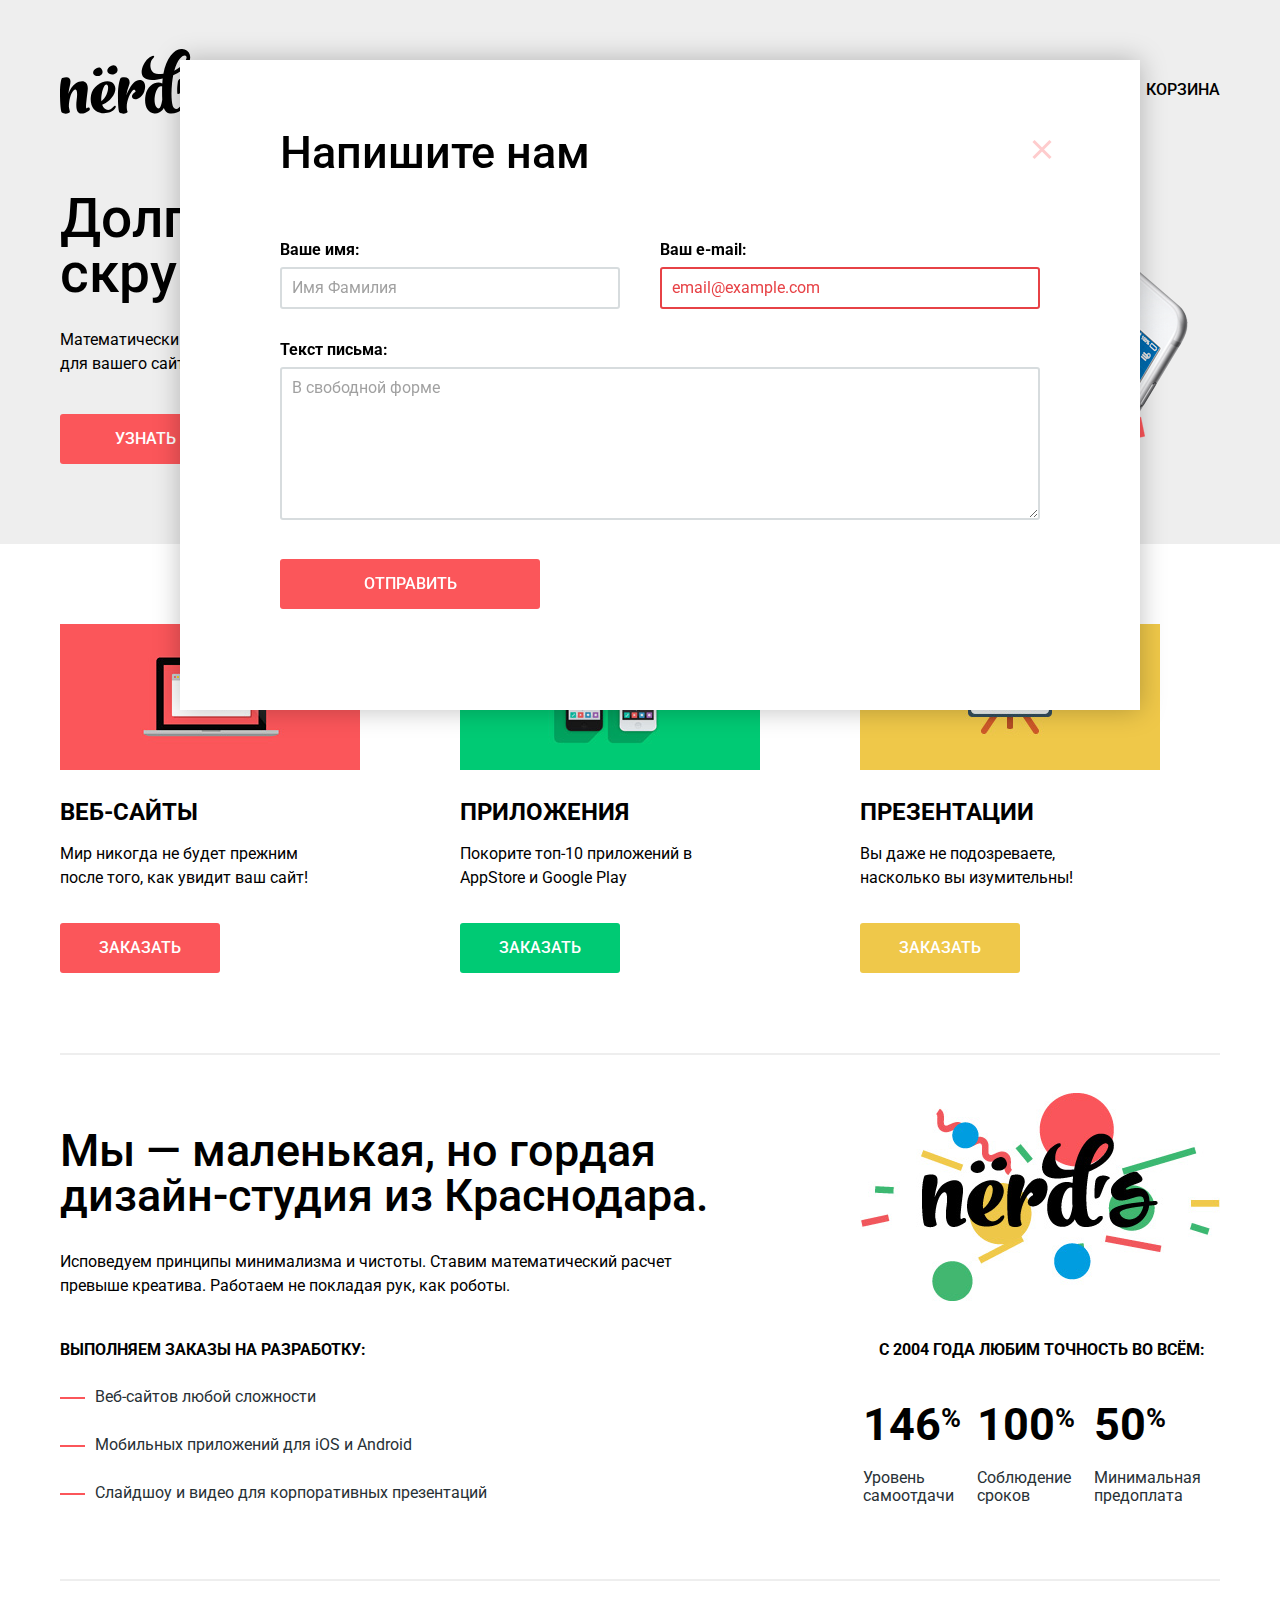
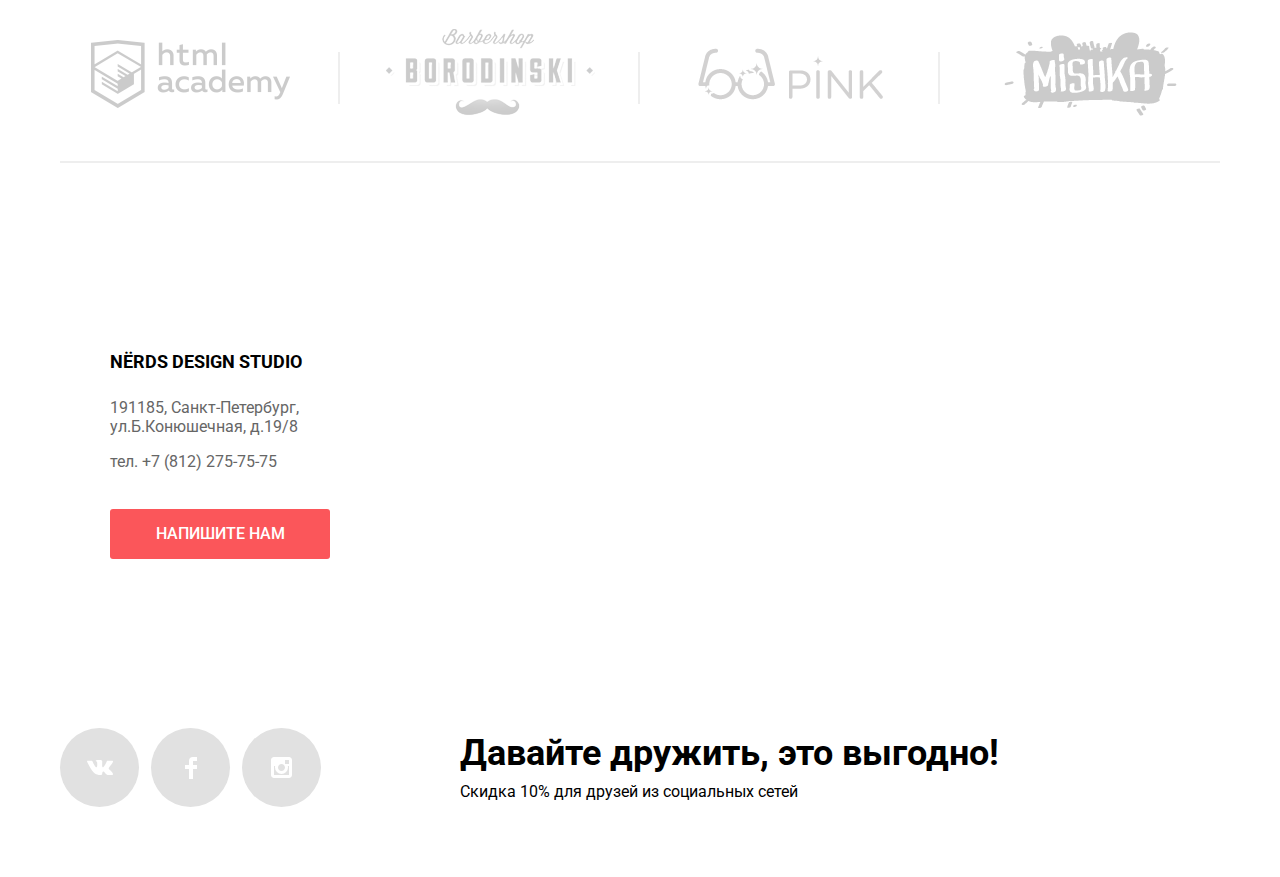
==== index.html @ b90c26fe "Правки по замечаниям наставника" ====
<!DOCTYPE html>
<html lang="ru">
  <head>
    <meta charset="utf-8">
    <title>Веб-студия "Нёрдс" - долго, дорого, скурпулезно.</title>
    <link href="css/normalize.css" rel="stylesheet">
    <link href="css/style.css" rel="stylesheet">
    <link href="https://fonts.googleapis.com/css?family=Roboto:400,500,700&amp;subset=cyrillic" rel="stylesheet">
  </head>
  <body>
	
	<header class="site-header">
		<div class="container">
			<nav class="main-navigation">
				
				<a class="site-logo" href="#"><img src="img/img-general/nerds-logo.svg" alt="Веб-студия Нёрдс" width="160" height="65"></a>
				
				<ul class="header-navigation">
					<li><a class="current-nav" href="index.html">Студия</a></li>
					<li><a href="#">Клиенты</a></li>
					<li><a href="catalog.html">Магазин</a></li>
					<li><a href="#">Контакты</a></li>
				</ul>
				<ul class="basket">
						<li><a href="#">Корзина</a></li>
				</ul>
			</nav>
		</div>
	</header>

	<main class="homepage-content">
		
		<section class="homepage-slider">
		<h1 class="visually-hidden">Веб-студия Нёрдс. Долго, дорого, скурпулезно.</h1>
			<div class="container">
				<div class="homepage-slider-nav">
					<i class="active"></i>
					<i></i>
					<i></i>
				</div>
				<ul class="slider-list">
					<li class="homepage-slider-item">
						<h3>Долго, дорого, скрупулезно.</h3>
						<p>Математически выверенный дизайн <br> для вашего сайта или мобильного приложения</p>
						<a class="homepage-slider-button" href="#">Узнать больше</a>
					</li>
					
					<li class="homepage-slider-item">
						<h3>Любим математику как никто другой</h3>
						<p>Никакого креатива, только математические формулы для расчета идеальных пропорций</p>
						<a class="homepage-slider-button" href="#">Узнать больше</a>
					</li>
					
					<li class="homepage-slider-item">
						<h3>Только ночь, только хардкор</h3>
						<p>Работать днём, как все? Мы против этого.<br> Ближе к полуночи работа только начинается.</p>
						<a class="homepage-slider-button" href="#">Узнать больше</a>
					</li>
				</ul>
			</div>
		</section>
			
			<div class="container">
			<section class="our-services">
				
				<h2 class="visually-hidden">Наши услуги</h2>
				
				<ul class="our-services-inner">
					<li class="our-services-item web-sites">
						<img src="img/img-homepage/websites.jpg" alt="Мы делаем веб-сайты" width="300" height="146">
						<h3>Веб-сайты</h3>
						<p>Мир никогда не будет прежним после того, как увидит ваш сайт!</p>
						<a class="button" href="#">Заказать</a>
					</li>

					<li class="our-services-item apps">
						<img src="img/img-homepage/utilites.jpg" alt="Мы делаем приложения" width="300" height="146">
						<h3>Приложения</h3>
						<p>Покорите топ-10 приложений в AppStore и Google Play</p>
						<a class="button" href="#">Заказать</a>
					</li>

					<li class="our-services-item presentation">
						<img src="img/img-homepage/presentation.jpg" alt="Мы делаем презентации" width="300" height="146">
						<h3>Презентации</h3>
						<p>Вы даже не подозреваете, насколько вы изумительны!</p>
						<a class="button" href="#">Заказать</a>
					</li>
				</ul>

			
			</section>
			<section class="our-studio">
				<h2 class="visually-hidden">Подробнее о нашей веб-студии</h2>
				<div class="our-studio-description">
					<span>Мы — маленькая, но гордая дизайн-студия из Краснодара.</span>
					<p>Исповедуем принципы минимализма и чистоты. Ставим математический расчет превыше креатива. Работаем не покладая рук, как роботы.</p>
					<h3>Выполняем заказы на разработку:</h3>
					<ul class="we-development">
						<li>Веб-сайтов любой сложности</li>
						<li>Мобильных приложений для iOS и Android</li>
						<li>Слайдшоу и видео для корпоративных презентаций</li>
					</ul>
				</div>
				<div class="our-studio-promo">

					<img src="img/img-homepage/nerds-illustration.png" alt="promo-image" class="promo-image" width="360" height="208">			
					
					<table class="our-studio-number">
						
						<caption>С 2004 года любим точность во всём:</caption>
						<thead>
							<tr>
								<th>146<sup>%</sup></th>
								<th>100<sup>%</sup></th>
								<th>50<sup>%</sup></th>
							</tr>
						</thead>
						<tbody>
							<tr>
								<td>Уровень самоотдачи</td>
								<td>Соблюдение сроков</td>
								<td>Минимальная предоплата</td>
							</tr>
						</tbody>
					</table>
				
				</div>
			</section>

			<section class="our-partners">
				
				<h2 class="visually-hidden">Наши партнеры</h2>
				<ul class="our-partners-inner">
				<li><a href="#" aria-label="Ссылка на партнера - htmlacademy"><img src="img/img-homepage/logo-htmlacademy.png" alt="Партнер - htmlacademy" width="199" height="68"></a></li>
				<li><a href="#" aria-label="Ссылка на партнера - borodinski"><img src="img/img-homepage/logo-borodinski.png" alt="Партнер - borodinski" width="209" height="90"></a></li>
				<li><a href="#" aria-label="Ссылка на партнера - pink"><img src="img/img-homepage/logo-pink.png" alt="Партнер - pink" width="185" height="52"></a></li>
				<li><a href="#" aria-label="Ссылка на партнера - mishka"><img src="img/img-homepage/logo-mishka.png" alt="Партнер - mishka" width="173" height="84"></a></li>
				</ul>
					
			</section>
			
		</div>	
	</main>
	
	<footer class="site-footer">
			<section class="site-footer-map">

				<h2 class="visually-hidden">Наши контакты</h2>
				
				<div class="site-footer-map-contacts">

					<div class="our-contacts-block">
					<p class="strong">NЁRDS DESIGN STUDIO</p>
					<p class="faint">191185, Санкт-Петербург, ул.Б.Конюшечная, д.19/8</p>
					<p class="faint">тел. +7 (812) 275-75-75</p>
					<button class="site-footer-map-button">Напишите нам</button>
					</div>
				</div>
				
				<iframe src="https://www.google.com/maps/embed?pb=!1m18!1m12!1m3!1d1998.6037872533207!2d30.320858716285002!3d59.938716481876256!2m3!1f0!2f0!3f0!3m2!1i1024!2i768!4f13.1!3m3!1m2!1s0x4696310fca145cc1%3A0x42b32648d8238007!2z0JHQvtC70YzRiNCw0Y8g0JrQvtC90Y7RiNC10L3QvdCw0Y8g0YPQuy4sIDE5LzgsINCh0LDQvdC60YIt0J_QtdGC0LXRgNCx0YPRgNCzLCAxOTExODY!5e0!3m2!1sru!2sru!4v1550573865197" width="1200" height="414" frameborder="0" style="border:0" allowfullscreen=""></iframe>


			</section>



			<div class="container footer-contacts">
			<section class="social-icons">
				<h2 class="visually-hidden">Мы в социальных сетях</h2>
				<ul class="social-icons-container">
					<li class="social-icon-item sc-vk">
					<a href="#" title="Страница студии Нёрдс вконтакте"></a>
					</li>
					<li class="social-icon-item sc-fb">
					<a href="#" title="Страница студии Нёрдс на фейсбуке"></a>
					</li>
					<li class="social-icon-item sc-insta">
					<a href="#" title="Старница студии Нёрдс в инстаграмме"></a>
					</li>
				</ul>

			</section>
			<section class="site-footer-action">
				<h2 class="visually-hidden">Скидки для друзей</h2>
				<span>Давайте дружить, это выгодно!</span>
				<p>Скидка 10% для друзей из социальных сетей</p>
			</section>	
		</div>
		
		<section class="form-write-us">
			<h2>Напишите нам</h2>
				<form action="#" method="post">
					<p class="user-name">
						<label for="user-name">Ваше имя:</label>
						<input id="user-name" type="text" name="username" placeholder="Имя Фамилия">
					</p>
					<p class="email is-invalid">
						<label for="email">Ваш e-mail:</label>
						<input id="email" type="email" name="email-address" placeholder="email@example.com">
					</p>
					<p class="text-area">
						<label for="text-area">Текст письма:</label>
						<textarea id="text-area" name="text" placeholder="В свободной форме" rows="7"></textarea>
					</p>
					<p>
						<input type="submit" value="Отправить">
					</p>
					<button type="button" class="button-close" aria-label="Закрыть форму обратной связи">Закрыть форму обратной связи</button>
				</form>
		</section>


	</footer>
  

  </body>
</html>
---- css/style.css ----
@charset "UTF-8";

/* GLOBAL STYLES */

html { 
	box-sizing: border-box;
}

*, *::before, *::after { 
	box-sizing: inherit; 
}

body {
	margin: 0;
	padding: 0;
	font-family: 'Roboto', Arial, sans-serif;
	font-size: 16px;
	line-height: 24px;
	font-weight: 400;
}

img {
	max-width: 100%;
	height: auto;
}

a {
	text-decoration: none;
}

h1 {
	font-size: 30px;
}

.container {
	width: 1200px;
	padding: 0 20px;
	margin: 0 auto;
}

.visually-hidden {
	position: absolute; 
	width: 1px; /*Не 0, потому что 0 - это по сути display:none;*/
	height: 1px;
	margin: -1px; /*компенсирует на всякий случай этот 1px)*/
	border: none;
	padding: 0;
	clip: rect(0 0 0 0);
	overflow: hidden;
}

.dispnone {
	display: none !important;
}


/* ШАПКА САЙТА */


.site-header {
	background-color: #eeeeee;
}

.main-navigation {
	display: flex;
	flex-wrap: wrap;
	justify-content: space-between;
	padding-top: 49px;
}

.site-logo {
	width: 160px;
}

.site-logo:hover,
.site-logo:focus {
 opacity: 0.8;
}

.site-logo:active {
 opacity: 0.3;
}

.header-navigation {
	display: flex;
	width: 440px;
	justify-content: space-between;
    list-style-type: none;
    margin: 0;
    padding: 26px 0 0 0;
    
}

.header-navigation a {

	text-transform: uppercase;
	font-size: 16px;
	line-height: 30px;
	font-weight: 500;
	color: #000000;
}

.header-navigation a:hover,
.header-navigation a:focus {
	color: #fb565a;
}

.header-navigation a:active {
	color: rgba(0,0,0,0.3);
}

.current-nav {
	border-bottom: 2px solid #fb565a;
	padding: 0 0 10px 0;
}

.basket {
	display: flex;
	justify-content: flex-end;
	width: 160px;
	margin: 0;
	padding: 26px 0 0 0;
	list-style-type: none;
}

.basket a {
	font-size: 16px;
	line-height: 30px;
	font-weight: 500;
	text-transform: uppercase;
	color: #000000;
}

.basket a:hover,
.basket a:focus {
	color: #fb565a;
}

.basket a:active {
	color: rgba(0,0,0,0.3);
}

.basket a:before {
	content: url('../img/img-general/cart-icon.svg');
	padding-right: 25px;
	vertical-align: middle;
}

/* Слайдер - главная */

.homepage-slider {
	background-color: #eeeeee;
	position: relative;
}

.slider-list {
	margin: 0;
	padding: 0;
	list-style: none;
}

.homepage-slider-item {
	display: none;
	padding: 70px 0 80px 0;
}

.homepage-slider-item:nth-child(1) {
	display: block;
}

.homepage-slider-item:nth-child(1) {
	background-image: url('../img/img-homepage/slide1.png');
	background-repeat: no-repeat;
	background-position: 93% 10px;
}

.homepage-slider-item:nth-child(2) {
	background-image: url('../img/img-homepage/slide2.png');
	background-repeat: no-repeat;
	background-position: 100% 0;
}

.homepage-slider-item:nth-child(3) {
	background-image: url('../img/img-homepage/slide3.png');
	background-repeat: no-repeat;
	background-position: 100% 20px;
}

.homepage-slider-item h3 {
	max-width: 600px;
	margin: 0 0 27px 0;
	font-size: 55px;
	font-weight: 500;
	line-height: 55px;
}

.homepage-slider-item p {
	max-width: 430px;
    margin: 0 0 38px 0;
    line-height: 24px;
}

.homepage-slider-nav {
	position: absolute;
	left: 50%;
	bottom: 104px;
	z-index: 100;
	width: 160px;
	height: 18px;
	text-align: center;
	font-size: 0;
	transform: translateX(-50%);
}

.homepage-slider-nav i {
	position: relative;
    display: inline-block;
    width: 18px;
    height: 18px;
    padding: 8px;
    border-radius: 50%;
    cursor: pointer;
    box-sizing: content-box;
    vertical-align: top;
}

.homepage-slider-nav i::after {
  	content: "";
  	position: absolute;
	top: 8px;
 	left: 8px;
	z-index: 1;
	width: 18px;
  	height: 18px;
	background: #ffffff;
 	border-radius: 50%;
}

.homepage-slider-nav .active::before {
	content: "";
 	position: absolute;
	left: 50%;
	top: 50%;
	z-index: 2;
	width: 4px;
	height: 4px;
	margin: -4px;
	background-color: inherit;
	border: 2px solid #c1c1c1;
	border-radius: 50%;
}

.homepage-slider-button {
	display: block;
    width: 240px;
    padding: 16px 5px; /*5px, чтобы нормально смотрелось при увеличении длинны текста */
    font-size: 16px;
    font-weight: 500;
    line-height: 18px;
    color: #ffffff;
    text-transform: uppercase;
    text-align: center;
    text-decoration: none;
    background-color: #fb565a;
    border-radius: 3px;
    border: none;
}

.homepage-slider-button:hover,
.homepage-slider-button:focus {
	background-color: #e74246;
}

.homepage-slider-button:active {
	background-color: #d7373b;
	color: rgba(255,255,255,0.3);
	box-shadow: inset 0 3px 0 0 rgba(0,0,0,0.1);
}


/* БЛОК НАШИ УСЛУГИ */

.our-services {
	position: relative;
	padding-bottom: 80px;
}

.our-services:after {
	content: "";
    position: absolute;
    bottom: -2px;
    width: 1160px;
    background-color: inherit;
    border-top: 2px solid #eeeeee;
}

.our-services-inner {
	display: flex;
	padding: 0;
	margin: 80px 0 0 0;
	list-style-type: none;
}

.our-services-item {
	width: 300px;
	margin-right: 100px;
}

.our-services-item:last-child {
	margin-right: 60px;
}

.our-services-item img {
	margin-bottom: 20px;
}

.our-services-item h3 {
	font-size: 24px;
	font-weight: bold;
	line-height: 30px;
	margin: 0 0 15px 0;
	text-transform: uppercase;

}

.our-services-item p {
	font-size: 16px;
	line-height: 24px;
	width: 260px;
	margin: 0 0 33px 0;
}

.our-services-item .button {
	display: block;
	width: 160px;
	padding: 16px 5px; /*5px, чтобы нормально смотрелось при увеличении длинны текста */
    border-radius: 3px;
    text-transform: uppercase;
    font-size: 16px;
    line-height: 18px;
    text-align: center;
    font-weight: 500;
    color: #fff;
}

.our-services-item .button:active {
	color: rgba(256,256,256,0.3);
}

.web-sites .button {
	background-color: #fb565a;
}

.web-sites .button:hover,
.web-sites .button:focus {
	background-color: #e74246;
}

.web-sites .button:active {
	background-color: #d7373b;
	box-shadow: inset 0 3px 0 0 rgba(0,0,0,0.1);
}

.apps .button {
	background-color: #00ca74;
}

.apps .button:hover,
.apps .button:focus {
	background-color: #00bc6c;
}

.apps .button:active {
	background-color: #00aa62;
	box-shadow: inset 0 3px 0 0 rgba(0,0,0,0.1);
}

.presentation .button {
	background-color: #efc84a;
}

.presentation .button:hover,
.presentation .button:focus {
	background-color: #eab534;
}

.presentation .button:active {
	background-color: #e5a722;
	box-shadow: inset 0 3px 0 0 rgba(0,0,0,0.1);
}

.our-services hr {
    height: 2px;
    margin: 80px 0 0 0;
    border: none;
    background-color: #eeeeee;
}

.our-studio {
	display: flex;
	flex-wrap: wrap;
	padding: 0 0 70px 0;
}

.our-studio-description {
	width: 660px;
	margin-right: 140px;
	margin-top: 75px;
}

.our-studio-description span {
	font-size: 45px;
	line-height: 45px;
	font-weight: 500;
}

.our-studio-description p {
	margin: 32px 0 0 0;
}

.our-studio-description h3 {
	font-size: 16px;
	text-transform: uppercase;
	font-weight: bold;
	margin: 40px 0 23px 0;
}

.our-studio-number {
	width: 360px;
	padding: 0;
	margin-top: 30px;
}

.our-studio-number caption {
	text-transform: uppercase;
    font-weight: bold;
    text-align: center;
    padding-bottom: 55px;
}

.our-studio-number thead {
	font-size: 45px;
    line-height: 10.06px;
    font-weight: bold;
    color: #000000;
    text-align: left;
}

.our-studio-number th {
	padding-right: 13px;
	padding-bottom: 36px;
}

.our-studio-number sup {
    font-size: 60%;
}

.our-studio-number td {
	padding-top: 0;
    padding-bottom: 19px;
    padding-right: 20px;
    font-size: 16px;
	line-height: 18px;
	color: #283136;
}


.we-development {
	list-style-type: none;
	padding: 0;
}

.we-development li {
	margin: 0 0 24px 0;
	color: #283136;
}

.we-development li::before {
	content: "";
	display: inline-block;
	width: 25px;
	height: 2px;
	background-color: #fb565a;
	vertical-align: middle;
	margin-right: 10px;
}

.our-studio-promo {
	width: 360px;
	margin-top: 40px;
}

.our-studio-promo span {
	display: block;
	margin-top: 29px;
	text-align: center;
	text-transform: uppercase;
	font-weight: bold;
}

.our-partners-inner {
	display: flex;
	flex-wrap: nowrap;
	justify-content: space-between;
	list-style-type: none;
	position: relative;
	padding: 30px 0 20px 0;
	margin: 0;
}

.our-partners-inner:after {
	content: "";
    position: absolute;
    bottom: -17px;
    width: 1160px;
    background-color: inherit;
    border-bottom: 2px solid #eeeeee;
}

.our-partners-inner:before {
	content: "";
    position: absolute;
    top: -20px;
    width: 1160px;
    background-color: inherit;
    border-top: 2px solid #eeeeee;
}

.our-partners-inner li {
	width: 260px;
    justify-content: center;
    display: flex;
    align-items: center;
    position: relative;
    margin-right: 40px;
}

.our-partners-inner li:after {
	content: "";
	position: absolute;
	height: 52px;
	right: -20px;
	vertical-align: middle;
	background-color: inherit;
	border-right: 2px solid #eeeeee;
}

.our-partners-inner li:last-child:after {
	display: none;
}

.our-partners-inner img {
	opacity: 0.2;
}

.our-partners-inner img:hover,
.our-partners-inner img:focus {
	opacity: 1;
}

.our-partners-inner img:active {
	opacity: 0.1;
}


.our-partners-inner li:last-child {
	margin-right: 0;
}

.our-partners {
	padding-bottom: 97px;
}

/* Карта в подвале */

.site-footer-map {
	padding-bottom: 64px;
}

.site-footer-map-contacts { 
	max-width: 1200px;
	/* Ширину задаём для того, чтобы блок контактов одинаково
	смотрелся на всех разрешениях от 1200px */
	position: relative;
	margin: 0 auto;
}

.site-footer-map iframe {
	width: 100%;
}

.our-contacts-block {
	position: absolute;
	left: 20px;
	top: 54px;
	width: 320px;
	padding: 50px;
	background-color: #ffffff;
}

.our-contacts-block .strong {
	margin: 0 0 21px 0;
	text-transform: uppercase;
	font-weight: bold;
	font-size: 18px;
	line-height: 30px;
}

.our-contacts-block .faint {
	color: #666666;
	font-size: 16px;
	line-height: 19px;
	margin: 0 0 16px 0;
}

.site-footer-map-button {
	display: block;
	width: 220px;
	margin-top: 38px;
	padding: 16px 0;
	line-height: 18px;
	color: #ffffff;
	text-align: center;
	font-weight: 500;
	text-transform: uppercase;
	background-color: #fb565a;
	border: none;
	border-radius: 3px;
	
}

.site-footer-map-button:hover, /*В стайлгайде нету, но по аналогии с другими */
.site-footer-map-button:focus {
	background-color: #e74246;
}


.site-footer-map-button:active {
	background-color: #d7373b;
	color: rgba(256,256,256,0.3);
}



/* Социальные иконки */
.social-icons-container {
  display: flex;
  list-style-type: none;
  padding: 0;
  width: 260px;
  margin: 0 140px 0 0;
}

.social-icon-item a {
  display: flex;
  align-items: center;
  width: 79px;
  height: 79px;
  position: relative;
  background-color: #e1e1e1;
  border-radius: 50%;
  margin-right: 12px;
}

.social-icon-item a::before {
  display: block;
  align-items: center;
  margin: 0 auto;
}

.sc-vk a::before {
  content: "";
  background: url('../img/img-general/vk-icon.svg') center no-repeat;
  width: 26px;
  height: 15px;
}

.sc-fb a::before {
  content: "";
  background: url('../img/img-general/fb-icon.svg') center no-repeat;
  width: 12px;
  height: 22px;
}

.sc-insta a::before {
  content: "";
  background: url('../img/img-general/insta-icon.svg') center no-repeat;
  width: 21px;
  height: 21px;
}

.social-icon-item a:hover,
.social-icon-item a:focus {
  background-color: #e74246;
}

.social-icon-item a:active {
  background-color: #d7373b;
  box-shadow: inset 0 3px 0 0 rgba(0,0,0,0.1);
}

.social-icon-item a:active::before {
  opacity: 0.3;
}

/* Контакты - футер */

.footer-contacts {
	display: flex;
	flex-wrap: nowrap;
	margin: 0 auto; 
	padding-bottom: 70px;
}

.site-footer-action span {
	display: block;
	margin: 7px 0 10px 0;
	font-size: 36px;
	line-height: 36px;
	font-weight: bold;
}

.site-footer-action p {
	font-size: 16px;
	line-height: 22px;
	margin: 0;
	padding: 0;
}




/* КАТАЛОГ - общие */

.catalog-wrapper {
	display: flex;
	margin-top: 55px;
}

.catalog-inner {
	width: 760px;
	margin-bottom: 15px;
}

.catalog-sidebar-filter {
	display: flex;
	width: 260px;
	margin-right: 140px;
}

.catalog-content {
	display: flex;
	flex-direction: column;

}

.catalog-page h1 {
	font-size: 55px;
    line-height: 55px;
    text-align: center;
    background-color: #eeeeee;
    margin: 0;
    padding: 71px 0 109px 0;

}

/* Сайдбар - каталог */

.filter-item {
	margin: 0;
	padding: 0;
	border: none;
	box-sizing: content-box;
}

.range-filter {
	width: 260px;
	margin-top: 45px;
}

.filter-item legend {
	font-size: 18px;
	line-height: 24px;
	text-transform: uppercase;
	font-weight: 700;
	letter-spacing: 1px;
}

.range-controls {
	position: relative;
	height: 41px;
	margin-bottom: 19px;
	padding-top: 39px;
	padding-right: 20px;
	padding-left: 20px;
	background-color: #f1f1f1;
	border-radius: 5px;
}

.range-controls .scale {
	height: 2px;
	background: #d7dcde;
}

.range-controls .bar {
	width: 70%;
	height: 2px;
	background: #00ca74;
}

.range-controls .toggle {
	position: absolute;
	top: 31px;
	left: 0;
	width: 4px;
	height: 4px;
	padding: 0;
	border: 8px solid #ffffff;
	background-color: #ababab;
	box-shadow: 0 2px 1px 0 #cfcfcf;
	border-radius: 50%;
	cursor: pointer;
}

.range-controls .toggle-min {
	left: 18px;
}

.range-controls .toggle-max {
	left: 160px;
}

.price-controls {
	font-size: 0;
}

.price-controls label {
	display: inline-block;
	width: 50%;
	font-size: 16px;
	text-transform: uppercase;
}

.price-controls input {	
	width: 60px;
	padding: 8px 10px;
	margin-left: 10px;
	font-family: Roboto, Arial, sans-serif;
	font-size: 16px;
	text-align: center;
	color: #283136;
	border: none;
	border-radius: 5px;
	background: #f1f1f1;
}

.max-price {
	text-align: right;
}
.filter-option {
	margin-bottom: 20px;
	padding-left: 35px;
}

.filter-option label {
	position: relative;
	display: block;
	cursor: pointer;
	user-select: none;
	font-size: 16px;
	line-height: 20px;
	color: #283136;
}

.catalog-sidebar-filter fieldset {
	border: none;
	padding: 0;
}

.filter-item {
	margin: 0 0 55px 0;
}

.filter-input-radio + label::before {
	content: "";
	position: absolute;
	top: -2px;
	left: -35px;
	width: 25px;
	height: 25px;
	border: none;
	background-image: url('../img/img-catalog/radio-off.svg');
	background-repeat: no-repeat;
	background-position: 0 0;
	color: #4d4d4d;
	opacity: 0.4;
}

.filter-input-radio:checked + label::before {
	content: "";
	position: absolute;
	top: -2px;
	left: -35px;
	width: 25px;
	height: 25px;
	background-image: url('../img/img-catalog/radio-on.svg');
	color: #a6a6a6;
	background-repeat: no-repeat;
	background-position: 0 0;
	color: #4d4d4d;
	opacity: 0.4;
}

.filter-input-checkbox + label::before {
	content: "";
	position: absolute;
	top: -2px;
	left: -35px;
	width: 25px;
	height: 25px;
	border: none;
	background-image: url('../img/img-catalog/checkbox-off.svg');
	background-repeat: no-repeat;
	background-position: 0 0;
	color: #4d4d4d;
	opacity: 0.4;
}

.filter-input-checkbox:checked + label::before {
	content: "";
	position: absolute;
	top: -2px;
	left: -35px;
	width: 25px;
	height: 25px;
	background-image: url('../img/img-catalog/checkbox-on.svg');
	color: #a6a6a6;
	background-repeat: no-repeat;
	background-position: 0 0;
	color: #4d4d4d;
	opacity: 0.4;
}

.filter-input + label:hover::before,
.filter-input + label:focus::before {
	color: #4d4d4d;
	opacity: 1;
}

.filter-input:disabled + label {
	color: rgba(40,49,54,0.3);
}

.filter-input:disabled + label::before {
	color: #4d4d4d;
	opacity: 0.1;
}

.filter-input:disabled + label:hover::before,
.filter-input:disabled + label:focus::before {
	color: #4d4d4d;
	opacity: 1;
}

.filter-input:disabled + label:hover,
.filter-input:disabled + label:focus {
	color: rgba(40,49,54,1);
}

.price-filter {
	display: flex;
	flex-wrap: wrap;
}

.catalog-sidebar-filter legend {
	font-size: 18px;
	line-height: 30px;
	font-weight: bold;
	text-transform: uppercase;
}

.catalog-sidebar-filter ul {
	margin: 15px 0 48px 0;
	padding: 0;
	list-style: none;
}

.catalog-price {
	margin-bottom: 55px;
}

/* Фильтр в шапке - Каталог */

.catalog-head-filter {
	display: flex;
	flex-wrap: wrap;
	justify-content: space-between;
	margin-bottom: 38px;
}

.catalog-head-filter span {
	font-size: 18px;
	line-height: 18px;
	font-weight: bold;
	text-transform: uppercase;
}

.head-filter-form {
	display: flex;
}

.type-sort {
	display: flex;
	flex-wrap: wrap;
	width: 280px;
	justify-content: space-between;
	list-style-type: none;
	padding: 0;
	margin: 0 20px 0 0;
}

.type-sort li:last-child {
	padding-right: 8px;
}


.type-sort a {
	text-transform: uppercase;
	font-size: 14px;
	line-height: 18px;
	color: rgba(0,0,0,0.3);
}

.type-sort a:hover,
.type-sort a:focus {
	color: rgba(0,0,0,0.6);
}

.type-sort a:active,
.type-sort .active {
	color: #000000;
}

.type-sort-switcher a:hover:before,
.type-sort-switcher a:focus:before {
	opacity: 0.6;
}

.type-sort-switcher a:before {
	opacity: 0.3;
}

.type-sort-switcher a:active:before,
.type-sort-switcher .active:before {
	opacity: 1;
}

.type-sort-switcher {
	display: flex;
	flex-wrap: wrap;
	width: 60px;
}

.type-sort-switcher a {
	padding-left: 18px;
}

.switcher-down:before {
	content: "";
	background-image: url('../img/img-catalog/icon-down-dir.svg');
	background-repeat: no-repeat;
	display: inline-block;
	width: 11px;
	height: 10px;
}

.switcher-up::before {
	content: "";
	background-image: url('../img/img-catalog/icon-up-dir.svg');
	background-repeat: no-repeat;
	display: inline-block;
	width: 11px;
	height: 10px;
}

.button-filter {
	display: block;
	width: 260px;
	padding: 16px 0;
	background-color: #eeeeee;
	border: none;
	border-radius: 3px;
	text-transform: uppercase;
	font-size: 16px;
	line-height: 18px;
	font-weight: 500;
}

.button-filter:hover,
.button-filter:focus {
	background-color: #dfdfdf;
}

.button-filter:active {
	box-shadow: inset 0 3px 0 0 rgba(0,0,0,0.1);
	color: rgba(0,0,0,0.3);
}



/* Шаблоны - каталог */

.catalog-template {
	list-style-type: none;
	padding: 0;
	display: flex;
	flex-wrap: wrap;
}

.catalog-template li {
	width: 360px;
	margin: 0 40px 25px 0;

}

.catalog-template li:hover,
.catalog-template li:focus {
	box-shadow: 0px 6px 15px 0 rgba(0,0,0,0.25);
	border-radius: 3px;
}

.catalog-template .focus::before {
	content: url('../img/img-catalog/browser.svg');
	display: block;
	height: 40px;
	opacity: 1;
}

.catalog-template li::before {
	content: url('../img/img-catalog/browser.svg');
	display: block;
	height: 40px;
	opacity: 0.12;
}

.catalog-template li:hover::before,
.catalog-template li:focus::before {
	opacity: 1;
}

.catalog-template li:nth-child(even) {
	margin-right: 0;
}

.catalog-item {
	position: relative;
}

.catalog-item-info {
	position: absolute;
	width: 360px;
	top: 385px;
	padding: 0 60px;
	background-color: #eeeeee;
	text-align: center;
}

.catalog-item-info h3 {
	font-size: 18px;
	line-height: 30px;
	margin: 26px 0 15px 0;
	padding: 0;
	text-align: center;
	font-weight: bold;
	text-transform: uppercase;
}

.catalog-item-info p {
	font-size: 16px;
	line-height: 18px;
	color: #666666;
	margin: 0;
	padding: 0;
}

.catalog-item-info .button {
	display: block;
	width: 200px;
	margin: 31px auto 44px auto;
	padding: 16px 5px; /*5px, чтобы нормально смотрелось при увеличении длинны текста */
	line-height: 18px;
    color: #ffffff;
    background-color: #fb565a;
    border: none;
    text-transform: uppercase;
    border-radius: 3px;
}

.catalog-item-info .button:hover,
.catalog-item-info .button:focus {
	background-color: #e74246;
}

.catalog-item-info .button:active {
	background-color: #d7373b;
	box-shadow: inset 0 3px 0 0 rgba(0,0,0,0.1);
}

.catalog-item .catalog-item-info {
	visibility: hidden;
}

.catalog-item:hover .catalog-item-info,
.catalog-item:focus .catalog-item-info {
	visibility: visible;
}

.catalog-item .active {
	visibility: visible;
}

/* ПАГИНАЦИЯ */


.catalog-navigate {
	display: flex;
	flex-wrap: wrap;
	margin-bottom: 60px;
}

.pagination-inner {
	display: flex;
	flex-wrap: wrap;
	padding: 0;
	margin: 0;
	list-style-type: none;
}

.pagination-item {
	margin-right: 10px;
}

.pagination-item:last-child {
	margin-right: 0;
}

.pagination-item a {
	display: block;
	padding: 13px 18px;
	background-color: #eeeeee;
	color: #000000;
	text-align: center;
	font-weight: 500;
	text-transform: uppercase;
	line-height: 18px;
	border: 3px solid #eeeeee;
	border-radius: 3px;
}

.pagination-item a:hover,
.pagination-item a:focus {
	background-color: #dfdfdf;
	border-color: #dfdfdf;
}

.pagination-item a:active {
	background-color: #d5d5d5;
    border: none;
    color: rgba(0,0,0,0.3);
    padding: 16px 21px;
    box-shadow: inset 0 3px 0 0 rgba(0,0,0,0.1);
}

.pagipagination-active a {
	background-color: #fff;
	border-color: #dbdbdb;
}

.pagination-button {
	width: 260px;
}



/* Форма напишите нам */

.form-write-us {
	position: fixed;
    width: 960px;
    bottom: 170px;
    left: 50%;
    transform: translateX(-50%);
    background-color: #ffffff;
    box-shadow: 0px 0 25px 0 rgba(0,0,0,0.25);
    margin: 20px;
    padding: 70px 100px 85px 100px;
    z-index: 999; /*Иначе перекрывается переключателем слайдов */
}

.form-write-us form {
	display: flex;
	flex-wrap: wrap;
}

.form-write-us label {
	display: block;
	font-size: 16px;
	line-height: 18px;
	font-weight: bold;
	margin-bottom: 8px;

}

.form-write-us input::-webkit-input-placeholder,
.form-write-us textarea::-webkit-input-placeholder {
	color: #444444;
	opacity: 0.5;
}

.form-write-us input::-moz-placeholder,
.form-write-us textarea::-moz-placeholder {
	color: #444444;
	opacity: 0.5;
}

.form-write-us input:-moz-placeholder,
.form-write-us textarea:-moz-placeholder {
	color: #444444;
	opacity: 0.5;
}

.form-write-us input:-ms-input-placeholder,
.form-write-us textarea:-ms-input-placeholder {
	color: #444444;
	opacity: 0.5;
}

.form-write-us input:focus::-webkit-input-placeholder,
.form-write-us textarea:focus::-webkit-input-placeholder {
	color: #444444;
	opacity: 1;
}

.form-write-us input:focus::-moz-placeholder,
.form-write-us textarea:focus::-moz-placeholder {
	color: #444444;
	opacity: 1;
}

.form-write-us input:focus:-moz-placeholder,
.form-write-us textarea:focus:-moz-placeholder {
	color: #444444;
	opacity: 1;
}

.form-write-us input:focus:-ms-input-placeholder,
.form-write-us textarea:focus:-ms-input-placeholder {
	color: #444444;
	opacity: 1;
}

.form-write-us .is-invalid input {
	color: #e74246;
	border-color: #e74246;
}

.form-write-us .is-invalid input:hover{
	border-color: #e74246;
}

.form-write-us .is-invalid input:focus {
	border-color: #e74246;
}

.form-write-us .is-invalid input::-webkit-input-placeholder {
	color: #e74246;
	opacity: 1;
}

.form-write-us .is-invalid input::-moz-placeholder {
	color: #e74246;
	opacity: 1;
}

.form-write-us .is-invalid input:-moz-placeholder {
	color: #e74246;
	opacity: 1;
}

.form-write-us .is-invalid input:-ms-input-placeholder {
	color: #e74246;
	opacity: 1;
}

.form-write-us .is-invalid input:focus::-webkit-input-placeholder {
	color: #e74246;
	opacity: 1;
}

.form-write-us .is-invalid input:focus::-moz-placeholder {
	color: #e74246;
	opacity: 1;
}

.form-write-us .is-invalid input:focus:-moz-placeholder {
	color: #e74246;
	opacity: 1;
}

.form-write-us .is-invalid input:focus:-ms-input-placeholder {
	color: #e74246;
	opacity: 1;
}

.form-write-us input,
.form-write-us textarea {
	width: 100%;
	padding: 10px;
	border: 2px solid #d7dcde;
	border-radius: 3px;
	color: #444444;
}

.form-write-us input:hover,
.form-write-us textarea:hover {
	border-color: #b4b9bb;
}

.form-write-us input:focus,
.form-write-us textarea:focus {
	border-color: #000000;
	outline: 0;
} 

.form-write-us input:focus,
.form-write-us textarea:focus {
	border-color: #444444;
	color: #444444;
}

.form-write-us input[type=submit] {
	width: 260px;
	padding: 16px 5px; /*5px, чтобы нормально смотрелось при увеличении длинны текста */
	background-color: #fb565a;
	color: #fff;
	text-transform: uppercase;
	font-weight: 500;
	border: none;
	line-height: 18px;
}

.form-write-us input[type=submit]:hover,
.form-write-us input[type=submit]:focus {
	background-color: #e74246;
}

.form-write-us input[type=submit]:active {
	background-color: #d7373b;
	box-shadow: inset 0 3px 0 0 rgba(0,0,0,0.1);
}

.form-write-us .user-name {
	width: 50%;
	padding-right: 40px;
}

.form-write-us .email {
	width: 50%
}

.form-write-us .text-area {
	width: 100%;
}

.form-write-us h2 {
	font-size: 45px;
	line-height: 45px;
	font-weight: 500;
	margin: 0 0 50px 0;
}

.button-close {
	position: absolute;
	width: 21px;
    height: 21px;
    top: 78px;
    right: 90px;
    font-size: 0;
    border: none;
    cursor: pointer;
    background-color: transparent;
}

.button-close:before,
.button-close:after {
	content: "";
	position: absolute;
	width: 24px;
  	height: 3px;
  	left: 1px;
  	background-color: #fecccd;
}

.button-close:before {
  transform: rotate(45deg);
}

.button-close:after {
  transform: rotate(-45deg);
}

.button-close:hover:before,
.button-close:hover:after,
.button-close:focus:before,
.button-close:focus:after {
	background-color: #fb565a;
}

.button-close:active:before,
.button-close:active:after {
	background-color: #ffeeee;
}
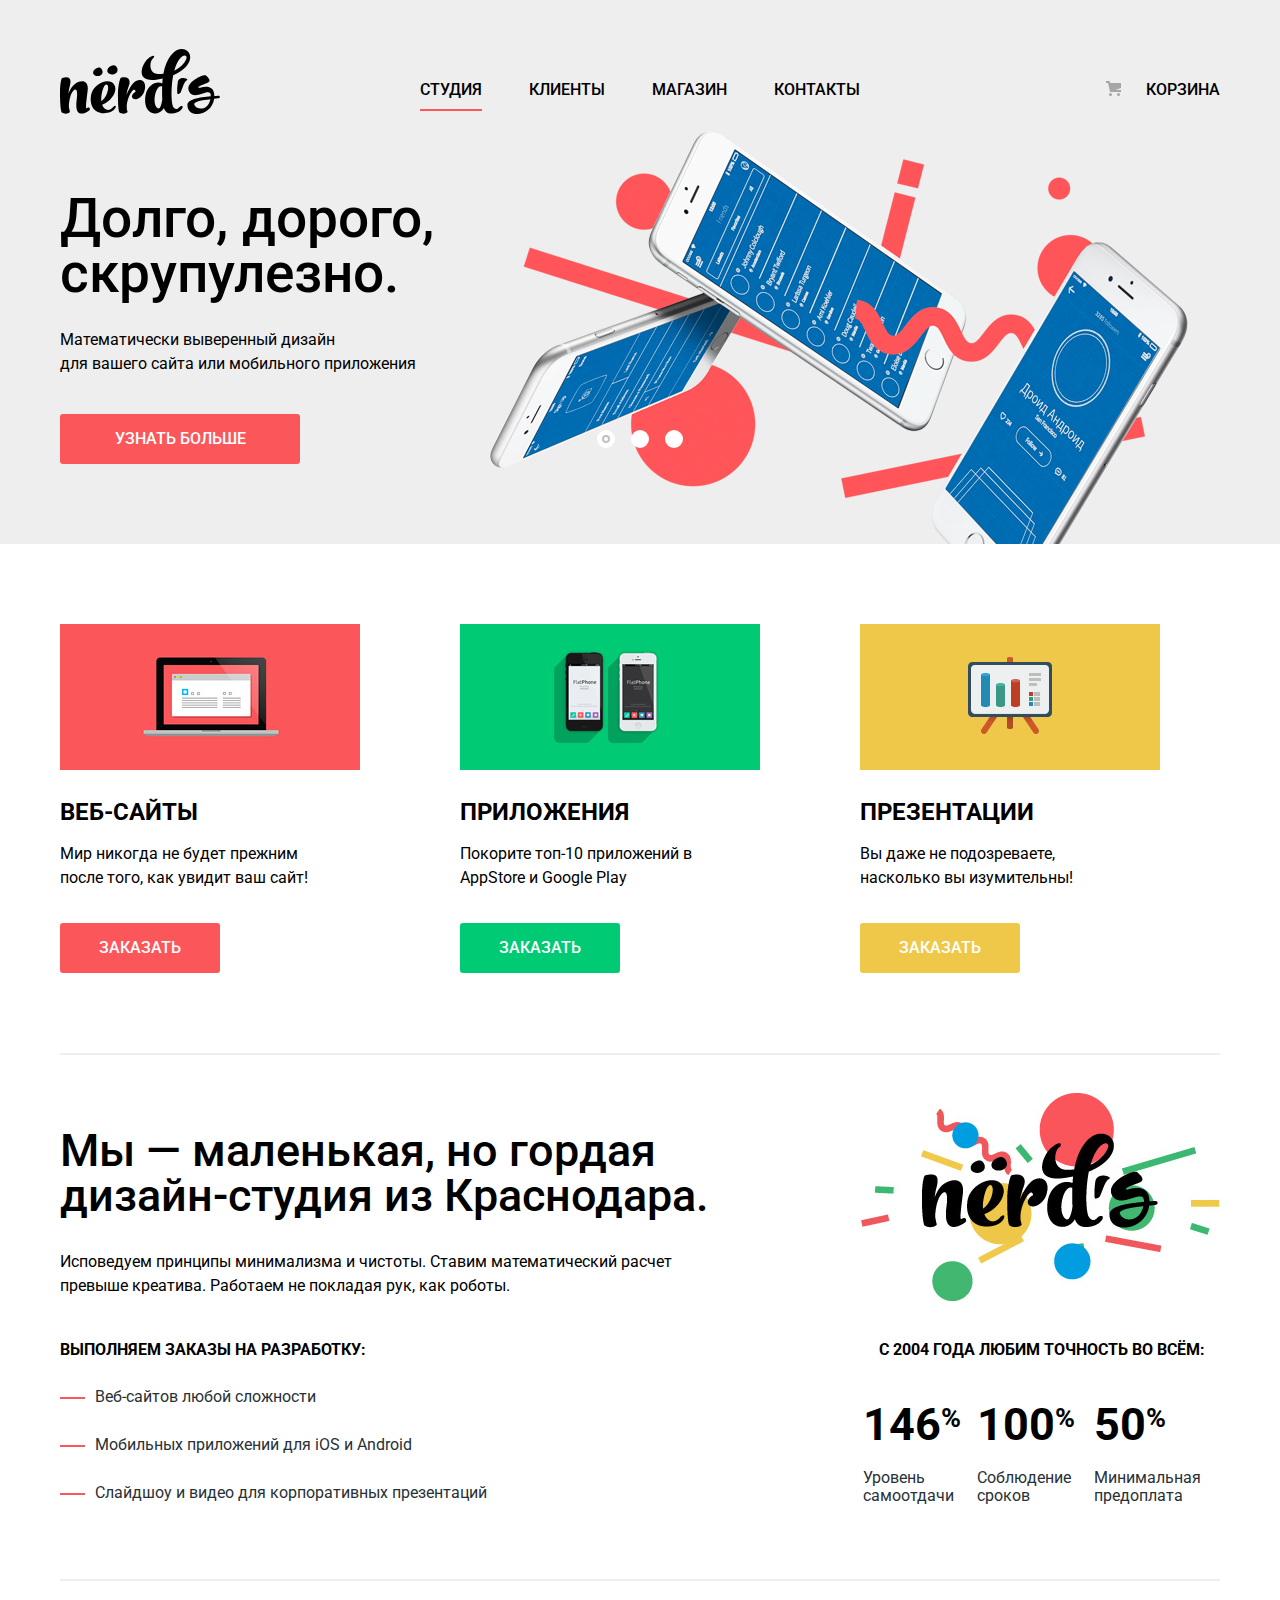
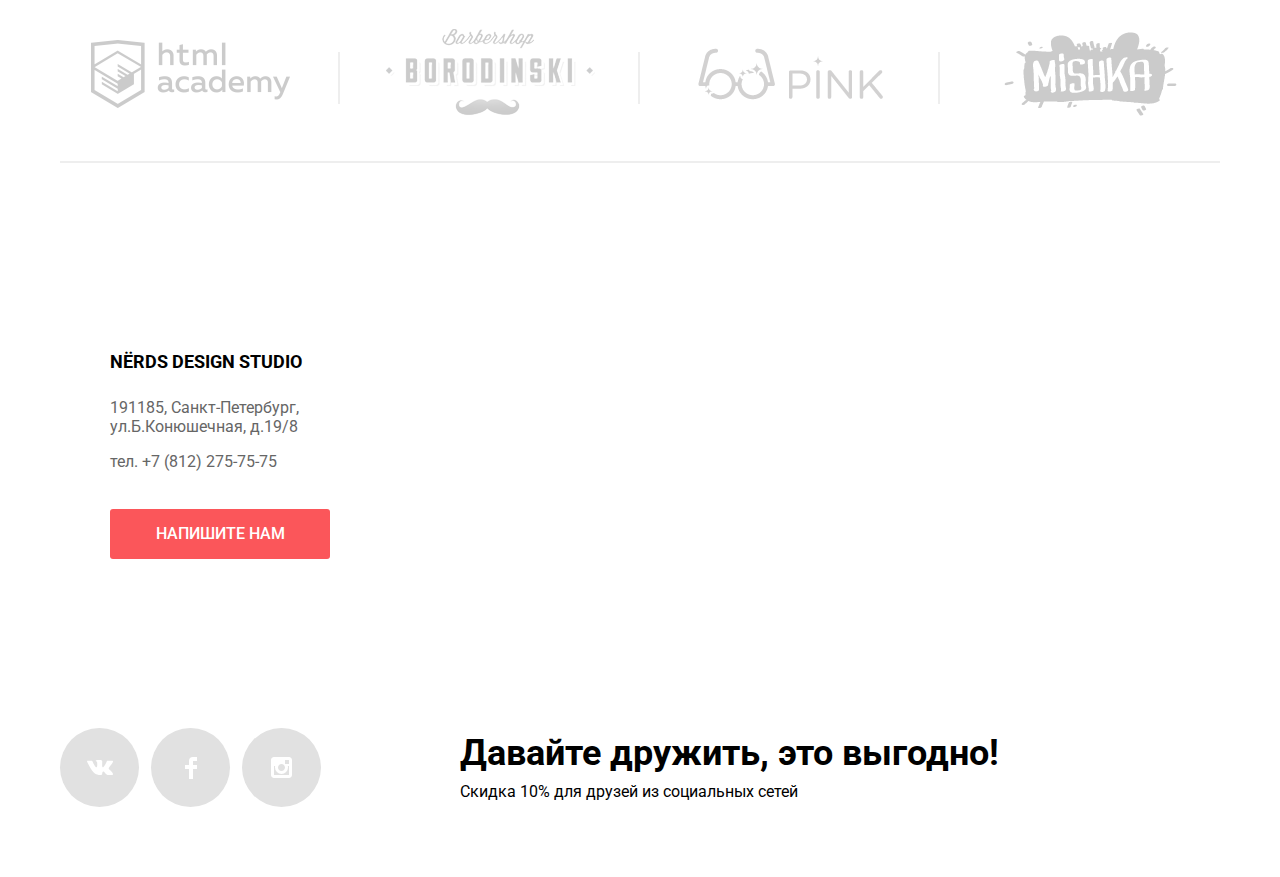
==== commit 8c1aa7a6: "Убрал frameborder у карты - ругается валидатор" ====
--- a/index.html
+++ b/index.html
@@ -132,7 +132,7 @@
 				
 				<h2 class="visually-hidden">Наши партнеры</h2>
 				<ul class="our-partners-inner">
-				<li><a href="#" aria-label="Ссылка на партнера - htmlacademy"><img src="img/img-homepage/logo-htmlacademy.png" alt="Партнер - htmlacademy" width="199" height="68"></a></li>
+				<li><a href="https://htmlacademy.ru/intensive/htmlcss" aria-label="Ссылка на партнера - htmlacademy"><img src="img/img-homepage/logo-htmlacademy.png" alt="Партнер - htmlacademy" width="199" height="68"></a></li>
 				<li><a href="#" aria-label="Ссылка на партнера - borodinski"><img src="img/img-homepage/logo-borodinski.png" alt="Партнер - borodinski" width="209" height="90"></a></li>
 				<li><a href="#" aria-label="Ссылка на партнера - pink"><img src="img/img-homepage/logo-pink.png" alt="Партнер - pink" width="185" height="52"></a></li>
 				<li><a href="#" aria-label="Ссылка на партнера - mishka"><img src="img/img-homepage/logo-mishka.png" alt="Партнер - mishka" width="173" height="84"></a></li>
@@ -158,7 +158,7 @@
 					</div>
 				</div>
 				
-				<iframe src="https://www.google.com/maps/embed?pb=!1m18!1m12!1m3!1d1998.6037872533207!2d30.320858716285002!3d59.938716481876256!2m3!1f0!2f0!3f0!3m2!1i1024!2i768!4f13.1!3m3!1m2!1s0x4696310fca145cc1%3A0x42b32648d8238007!2z0JHQvtC70YzRiNCw0Y8g0JrQvtC90Y7RiNC10L3QvdCw0Y8g0YPQuy4sIDE5LzgsINCh0LDQvdC60YIt0J_QtdGC0LXRgNCx0YPRgNCzLCAxOTExODY!5e0!3m2!1sru!2sru!4v1550573865197" width="1200" height="414" frameborder="0" style="border:0" allowfullscreen=""></iframe>
+				<iframe src="https://www.google.com/maps/embed?pb=!1m18!1m12!1m3!1d1998.6037872533207!2d30.320858716285002!3d59.938716481876256!2m3!1f0!2f0!3f0!3m2!1i1024!2i768!4f13.1!3m3!1m2!1s0x4696310fca145cc1%3A0x42b32648d8238007!2z0JHQvtC70YzRiNCw0Y8g0JrQvtC90Y7RiNC10L3QvdCw0Y8g0YPQuy4sIDE5LzgsINCh0LDQvdC60YIt0J_QtdGC0LXRgNCx0YPRgNCzLCAxOTExODY!5e0!3m2!1sru!2sru!4v1550573865197" width="1200" height="414" style="border:0" allowfullscreen=""></iframe>
 
 
 			</section>
@@ -188,9 +188,9 @@
 			</section>	
 		</div>
 		
-		<section class="form-write-us">
+		<section class="form-write-us dispnone">
 			<h2>Напишите нам</h2>
-				<form action="#" method="post">
+				<form action="https://echo.htmlacademy.ru" method="post">
 					<p class="user-name">
 						<label for="user-name">Ваше имя:</label>
 						<input id="user-name" type="text" name="username" placeholder="Имя Фамилия">
--- a/css/style.css
+++ b/css/style.css
@@ -2,12 +2,14 @@
 
 /* GLOBAL STYLES */
 
-html { 
+html {
 	box-sizing: border-box;
 }
 
-*, *::before, *::after { 
-	box-sizing: inherit; 
+*,
+*::before,
+*::after {
+	box-sizing: inherit;
 }
 
 body {
@@ -39,10 +41,12 @@
 }
 
 .visually-hidden {
-	position: absolute; 
-	width: 1px; /*Не 0, потому что 0 - это по сути display:none;*/
+	position: absolute;
+	width: 1px;
+	/*Не 0, потому что 0 - это по сути display:none;*/
 	height: 1px;
-	margin: -1px; /*компенсирует на всякий случай этот 1px)*/
+	margin: -1px;
+	/*компенсирует на всякий случай этот 1px)*/
 	border: none;
 	padding: 0;
 	clip: rect(0 0 0 0);
@@ -55,7 +59,6 @@
 
 
 /* ШАПКА САЙТА */
-
 
 .site-header {
 	background-color: #eeeeee;
@@ -74,25 +77,23 @@
 
 .site-logo:hover,
 .site-logo:focus {
- opacity: 0.8;
+	opacity: 0.8;
 }
 
 .site-logo:active {
- opacity: 0.3;
+	opacity: 0.3;
 }
 
 .header-navigation {
 	display: flex;
 	width: 440px;
 	justify-content: space-between;
-    list-style-type: none;
-    margin: 0;
-    padding: 26px 0 0 0;
-    
+	list-style-type: none;
+	margin: 0;
+	padding: 26px 0 0 0;
 }
 
 .header-navigation a {
-
 	text-transform: uppercase;
 	font-size: 16px;
 	line-height: 30px;
@@ -106,7 +107,7 @@
 }
 
 .header-navigation a:active {
-	color: rgba(0,0,0,0.3);
+	color: rgba(0, 0, 0, 0.3);
 }
 
 .current-nav {
@@ -137,7 +138,7 @@
 }
 
 .basket a:active {
-	color: rgba(0,0,0,0.3);
+	color: rgba(0, 0, 0, 0.3);
 }
 
 .basket a:before {
@@ -145,6 +146,7 @@
 	padding-right: 25px;
 	vertical-align: middle;
 }
+
 
 /* Слайдер - главная */
 
@@ -196,8 +198,8 @@
 
 .homepage-slider-item p {
 	max-width: 430px;
-    margin: 0 0 38px 0;
-    line-height: 24px;
+	margin: 0 0 38px 0;
+	line-height: 24px;
 }
 
 .homepage-slider-nav {
@@ -214,31 +216,31 @@
 
 .homepage-slider-nav i {
 	position: relative;
-    display: inline-block;
-    width: 18px;
-    height: 18px;
-    padding: 8px;
-    border-radius: 50%;
-    cursor: pointer;
-    box-sizing: content-box;
-    vertical-align: top;
+	display: inline-block;
+	width: 18px;
+	height: 18px;
+	padding: 8px;
+	border-radius: 50%;
+	cursor: pointer;
+	box-sizing: content-box;
+	vertical-align: top;
 }
 
 .homepage-slider-nav i::after {
-  	content: "";
-  	position: absolute;
+	content: "";
+	position: absolute;
 	top: 8px;
- 	left: 8px;
+	left: 8px;
 	z-index: 1;
 	width: 18px;
-  	height: 18px;
+	height: 18px;
 	background: #ffffff;
- 	border-radius: 50%;
+	border-radius: 50%;
 }
 
 .homepage-slider-nav .active::before {
 	content: "";
- 	position: absolute;
+	position: absolute;
 	left: 50%;
 	top: 50%;
 	z-index: 2;
@@ -252,18 +254,19 @@
 
 .homepage-slider-button {
 	display: block;
-    width: 240px;
-    padding: 16px 5px; /*5px, чтобы нормально смотрелось при увеличении длинны текста */
-    font-size: 16px;
-    font-weight: 500;
-    line-height: 18px;
-    color: #ffffff;
-    text-transform: uppercase;
-    text-align: center;
-    text-decoration: none;
-    background-color: #fb565a;
-    border-radius: 3px;
-    border: none;
+	width: 240px;
+	padding: 16px 5px;
+	/*5px, чтобы нормально смотрелось при увеличении длинны текста */
+	font-size: 16px;
+	font-weight: 500;
+	line-height: 18px;
+	color: #ffffff;
+	text-transform: uppercase;
+	text-align: center;
+	text-decoration: none;
+	background-color: #fb565a;
+	border-radius: 3px;
+	border: none;
 }
 
 .homepage-slider-button:hover,
@@ -273,8 +276,8 @@
 
 .homepage-slider-button:active {
 	background-color: #d7373b;
-	color: rgba(255,255,255,0.3);
-	box-shadow: inset 0 3px 0 0 rgba(0,0,0,0.1);
+	color: rgba(255, 255, 255, 0.3);
+	box-shadow: inset 0 3px 0 0 rgba(0, 0, 0, 0.1);
 }
 
 
@@ -287,11 +290,11 @@
 
 .our-services:after {
 	content: "";
-    position: absolute;
-    bottom: -2px;
-    width: 1160px;
-    background-color: inherit;
-    border-top: 2px solid #eeeeee;
+	position: absolute;
+	bottom: -2px;
+	width: 1160px;
+	background-color: inherit;
+	border-top: 2px solid #eeeeee;
 }
 
 .our-services-inner {
@@ -320,7 +323,6 @@
 	line-height: 30px;
 	margin: 0 0 15px 0;
 	text-transform: uppercase;
-
 }
 
 .our-services-item p {
@@ -333,18 +335,19 @@
 .our-services-item .button {
 	display: block;
 	width: 160px;
-	padding: 16px 5px; /*5px, чтобы нормально смотрелось при увеличении длинны текста */
-    border-radius: 3px;
-    text-transform: uppercase;
-    font-size: 16px;
-    line-height: 18px;
-    text-align: center;
-    font-weight: 500;
-    color: #fff;
+	padding: 16px 5px;
+	/*5px, чтобы нормально смотрелось при увеличении длинны текста */
+	border-radius: 3px;
+	text-transform: uppercase;
+	font-size: 16px;
+	line-height: 18px;
+	text-align: center;
+	font-weight: 500;
+	color: #fff;
 }
 
 .our-services-item .button:active {
-	color: rgba(256,256,256,0.3);
+	color: rgba(256, 256, 256, 0.3);
 }
 
 .web-sites .button {
@@ -358,7 +361,7 @@
 
 .web-sites .button:active {
 	background-color: #d7373b;
-	box-shadow: inset 0 3px 0 0 rgba(0,0,0,0.1);
+	box-shadow: inset 0 3px 0 0 rgba(0, 0, 0, 0.1);
 }
 
 .apps .button {
@@ -372,7 +375,7 @@
 
 .apps .button:active {
 	background-color: #00aa62;
-	box-shadow: inset 0 3px 0 0 rgba(0,0,0,0.1);
+	box-shadow: inset 0 3px 0 0 rgba(0, 0, 0, 0.1);
 }
 
 .presentation .button {
@@ -386,14 +389,14 @@
 
 .presentation .button:active {
 	background-color: #e5a722;
-	box-shadow: inset 0 3px 0 0 rgba(0,0,0,0.1);
+	box-shadow: inset 0 3px 0 0 rgba(0, 0, 0, 0.1);
 }
 
 .our-services hr {
-    height: 2px;
-    margin: 80px 0 0 0;
-    border: none;
-    background-color: #eeeeee;
+	height: 2px;
+	margin: 80px 0 0 0;
+	border: none;
+	background-color: #eeeeee;
 }
 
 .our-studio {
@@ -433,17 +436,17 @@
 
 .our-studio-number caption {
 	text-transform: uppercase;
-    font-weight: bold;
-    text-align: center;
-    padding-bottom: 55px;
+	font-weight: bold;
+	text-align: center;
+	padding-bottom: 55px;
 }
 
 .our-studio-number thead {
 	font-size: 45px;
-    line-height: 10.06px;
-    font-weight: bold;
-    color: #000000;
-    text-align: left;
+	line-height: 10.06px;
+	font-weight: bold;
+	color: #000000;
+	text-align: left;
 }
 
 .our-studio-number th {
@@ -452,18 +455,17 @@
 }
 
 .our-studio-number sup {
-    font-size: 60%;
+	font-size: 60%;
 }
 
 .our-studio-number td {
 	padding-top: 0;
-    padding-bottom: 19px;
-    padding-right: 20px;
-    font-size: 16px;
+	padding-bottom: 19px;
+	padding-right: 20px;
+	font-size: 16px;
 	line-height: 18px;
 	color: #283136;
 }
-
 
 .we-development {
 	list-style-type: none;
@@ -510,29 +512,29 @@
 
 .our-partners-inner:after {
 	content: "";
-    position: absolute;
-    bottom: -17px;
-    width: 1160px;
-    background-color: inherit;
-    border-bottom: 2px solid #eeeeee;
+	position: absolute;
+	bottom: -17px;
+	width: 1160px;
+	background-color: inherit;
+	border-bottom: 2px solid #eeeeee;
 }
 
 .our-partners-inner:before {
 	content: "";
-    position: absolute;
-    top: -20px;
-    width: 1160px;
-    background-color: inherit;
-    border-top: 2px solid #eeeeee;
+	position: absolute;
+	top: -20px;
+	width: 1160px;
+	background-color: inherit;
+	border-top: 2px solid #eeeeee;
 }
 
 .our-partners-inner li {
 	width: 260px;
-    justify-content: center;
-    display: flex;
-    align-items: center;
-    position: relative;
-    margin-right: 40px;
+	justify-content: center;
+	display: flex;
+	align-items: center;
+	position: relative;
+	margin-right: 40px;
 }
 
 .our-partners-inner li:after {
@@ -562,7 +564,6 @@
 	opacity: 0.1;
 }
 
-
 .our-partners-inner li:last-child {
 	margin-right: 0;
 }
@@ -571,13 +572,14 @@
 	padding-bottom: 97px;
 }
 
+
 /* Карта в подвале */
 
 .site-footer-map {
 	padding-bottom: 64px;
 }
 
-.site-footer-map-contacts { 
+.site-footer-map-contacts {
 	max-width: 1200px;
 	/* Ширину задаём для того, чтобы блок контактов одинаково
 	смотрелся на всех разрешениях от 1200px */
@@ -626,89 +628,92 @@
 	background-color: #fb565a;
 	border: none;
 	border-radius: 3px;
-	
-}
-
-.site-footer-map-button:hover, /*В стайлгайде нету, но по аналогии с другими */
-.site-footer-map-button:focus {
+}
+
+.site-footer-map-button:hover,
+.site-footer-map-button:focus
+/*В стайлгайде нету, но по аналогии с другими */ {
 	background-color: #e74246;
 }
-
 
 .site-footer-map-button:active {
 	background-color: #d7373b;
-	color: rgba(256,256,256,0.3);
-}
-
+	color: rgba(256, 256, 256, 0.3);
+}
 
 
 /* Социальные иконки */
+
 .social-icons-container {
-  display: flex;
-  list-style-type: none;
-  padding: 0;
-  width: 260px;
-  margin: 0 140px 0 0;
+	display: flex;
+	list-style-type: none;
+	padding: 0;
+	width: 260px;
+	margin: 0 140px 0 0;
+}
+
+.social-icon-item {
+	margin-right: 12px;
 }
 
 .social-icon-item a {
-  display: flex;
-  align-items: center;
-  width: 79px;
-  height: 79px;
-  position: relative;
-  background-color: #e1e1e1;
-  border-radius: 50%;
-  margin-right: 12px;
+	display: flex;
+	align-items: center;
+	width: 79px;
+	height: 79px;
+	position: relative;
+	background-color: #e1e1e1;
+	border-radius: 50%;
 }
 
 .social-icon-item a::before {
-  display: block;
-  align-items: center;
-  margin: 0 auto;
+	display: block;
+	align-items: center;
+	margin: 0 auto;
 }
 
 .sc-vk a::before {
-  content: "";
-  background: url('../img/img-general/vk-icon.svg') center no-repeat;
-  width: 26px;
-  height: 15px;
+	content: "";
+	background: url('../img/img-general/vk-icon.svg') center no-repeat;
+	width: 26px;
+	height: 15px;
 }
 
 .sc-fb a::before {
-  content: "";
-  background: url('../img/img-general/fb-icon.svg') center no-repeat;
-  width: 12px;
-  height: 22px;
+	content: "";
+	background: url('../img/img-general/fb-icon.svg') center no-repeat;
+	width: 12px;
+	height: 22px;
 }
 
 .sc-insta a::before {
-  content: "";
-  background: url('../img/img-general/insta-icon.svg') center no-repeat;
-  width: 21px;
-  height: 21px;
+	content: "";
+	background: url('../img/img-general/insta-icon.svg') center no-repeat;
+	width: 21px;
+	height: 21px;
 }
 
 .social-icon-item a:hover,
 .social-icon-item a:focus {
-  background-color: #e74246;
+	background-color: #e74246;
 }
 
 .social-icon-item a:active {
-  background-color: #d7373b;
-  box-shadow: inset 0 3px 0 0 rgba(0,0,0,0.1);
+	background-color: #d7373b;
+	box-shadow: inset 0 3px 0 0 rgba(0, 0, 0, 0.1);
 }
 
 .social-icon-item a:active::before {
-  opacity: 0.3;
-}
+	opacity: 0.3;
+}
+
 
 /* Контакты - футер */
 
 .footer-contacts {
 	display: flex;
 	flex-wrap: nowrap;
-	margin: 0 auto; 
+	margin: 0 auto;
 	padding-bottom: 70px;
 }
 
@@ -728,8 +733,6 @@
 }
 
 
-
-
 /* КАТАЛОГ - общие */
 
 .catalog-wrapper {
@@ -739,7 +742,7 @@
 
 .catalog-inner {
 	width: 760px;
-	margin-bottom: 15px;
+	margin-bottom: 10px;
 }
 
 .catalog-sidebar-filter {
@@ -751,18 +754,17 @@
 .catalog-content {
 	display: flex;
 	flex-direction: column;
-
 }
 
 .catalog-page h1 {
 	font-size: 55px;
-    line-height: 55px;
-    text-align: center;
-    background-color: #eeeeee;
-    margin: 0;
-    padding: 71px 0 109px 0;
-
-}
+	line-height: 55px;
+	text-align: center;
+	background-color: #eeeeee;
+	margin: 0;
+	padding: 71px 0 109px 0;
+}
+
 
 /* Сайдбар - каталог */
 
@@ -841,7 +843,7 @@
 	text-transform: uppercase;
 }
 
-.price-controls input {	
+.price-controls input {
 	width: 60px;
 	padding: 8px 10px;
 	margin-left: 10px;
@@ -857,6 +859,7 @@
 .max-price {
 	text-align: right;
 }
+
 .filter-option {
 	margin-bottom: 20px;
 	padding-left: 35px;
@@ -881,7 +884,7 @@
 	margin: 0 0 55px 0;
 }
 
-.filter-input-radio + label::before {
+.filter-input-radio+label::before {
 	content: "";
 	position: absolute;
 	top: -2px;
@@ -896,7 +899,7 @@
 	opacity: 0.4;
 }
 
-.filter-input-radio:checked + label::before {
+.filter-input-radio:checked+label::before {
 	content: "";
 	position: absolute;
 	top: -2px;
@@ -904,14 +907,13 @@
 	width: 25px;
 	height: 25px;
 	background-image: url('../img/img-catalog/radio-on.svg');
-	color: #a6a6a6;
 	background-repeat: no-repeat;
 	background-position: 0 0;
 	color: #4d4d4d;
 	opacity: 0.4;
 }
 
-.filter-input-checkbox + label::before {
+.filter-input-checkbox+label::before {
 	content: "";
 	position: absolute;
 	top: -2px;
@@ -926,7 +928,7 @@
 	opacity: 0.4;
 }
 
-.filter-input-checkbox:checked + label::before {
+.filter-input-checkbox:checked+label::before {
 	content: "";
 	position: absolute;
 	top: -2px;
@@ -934,37 +936,25 @@
 	width: 25px;
 	height: 25px;
 	background-image: url('../img/img-catalog/checkbox-on.svg');
-	color: #a6a6a6;
 	background-repeat: no-repeat;
 	background-position: 0 0;
 	color: #4d4d4d;
 	opacity: 0.4;
 }
 
-.filter-input + label:hover::before,
-.filter-input + label:focus::before {
+.filter-input+label:hover::before,
+.filter-input:focus+label::before {
 	color: #4d4d4d;
 	opacity: 1;
 }
 
-.filter-input:disabled + label {
-	color: rgba(40,49,54,0.3);
-}
-
-.filter-input:disabled + label::before {
+.filter-input:disabled+label {
+	color: rgba(40, 49, 54, 0.3);
+}
+
+.filter-input:disabled+label::before {
 	color: #4d4d4d;
 	opacity: 0.1;
-}
-
-.filter-input:disabled + label:hover::before,
-.filter-input:disabled + label:focus::before {
-	color: #4d4d4d;
-	opacity: 1;
-}
-
-.filter-input:disabled + label:hover,
-.filter-input:disabled + label:focus {
-	color: rgba(40,49,54,1);
 }
 
 .price-filter {
@@ -989,6 +979,7 @@
 	margin-bottom: 55px;
 }
 
+
 /* Фильтр в шапке - Каталог */
 
 .catalog-head-filter {
@@ -1023,17 +1014,16 @@
 	padding-right: 8px;
 }
 
-
 .type-sort a {
 	text-transform: uppercase;
 	font-size: 14px;
 	line-height: 18px;
-	color: rgba(0,0,0,0.3);
+	color: rgba(0, 0, 0, 0.3);
 }
 
 .type-sort a:hover,
 .type-sort a:focus {
-	color: rgba(0,0,0,0.6);
+	color: rgba(0, 0, 0, 0.6);
 }
 
 .type-sort a:active,
@@ -1102,10 +1092,9 @@
 }
 
 .button-filter:active {
-	box-shadow: inset 0 3px 0 0 rgba(0,0,0,0.1);
-	color: rgba(0,0,0,0.3);
-}
-
+	box-shadow: inset 0 3px 0 0 rgba(0, 0, 0, 0.1);
+	color: rgba(0, 0, 0, 0.3);
+}
 
 
 /* Шаблоны - каталог */
@@ -1118,14 +1107,16 @@
 }
 
 .catalog-template li {
+	display: flex;
+	flex-direction: column;
+	flex-wrap: nowrap;
 	width: 360px;
-	margin: 0 40px 25px 0;
-
+	margin: 0 40px 33px 0;
 }
 
 .catalog-template li:hover,
 .catalog-template li:focus {
-	box-shadow: 0px 6px 15px 0 rgba(0,0,0,0.25);
+	box-shadow: 0px 6px 15px 0 rgba(0, 0, 0, 0.25);
 	border-radius: 3px;
 }
 
@@ -1159,7 +1150,9 @@
 .catalog-item-info {
 	position: absolute;
 	width: 360px;
-	top: 385px;
+	max-height: 576px;
+	overflow: auto;
+	bottom: 0;
 	padding: 0 60px;
 	background-color: #eeeeee;
 	text-align: center;
@@ -1187,13 +1180,14 @@
 	display: block;
 	width: 200px;
 	margin: 31px auto 44px auto;
-	padding: 16px 5px; /*5px, чтобы нормально смотрелось при увеличении длинны текста */
+	padding: 16px 5px;
+	/*5px, чтобы нормально смотрелось при увеличении длинны текста */
 	line-height: 18px;
-    color: #ffffff;
-    background-color: #fb565a;
-    border: none;
-    text-transform: uppercase;
-    border-radius: 3px;
+	color: #ffffff;
+	background-color: #fb565a;
+	border: none;
+	text-transform: uppercase;
+	border-radius: 3px;
 }
 
 .catalog-item-info .button:hover,
@@ -1203,7 +1197,7 @@
 
 .catalog-item-info .button:active {
 	background-color: #d7373b;
-	box-shadow: inset 0 3px 0 0 rgba(0,0,0,0.1);
+	box-shadow: inset 0 3px 0 0 rgba(0, 0, 0, 0.1);
 }
 
 .catalog-item .catalog-item-info {
@@ -1219,8 +1213,8 @@
 	visibility: visible;
 }
 
+
 /* ПАГИНАЦИЯ */
-
 
 .catalog-navigate {
 	display: flex;
@@ -1265,10 +1259,10 @@
 
 .pagination-item a:active {
 	background-color: #d5d5d5;
-    border: none;
-    color: rgba(0,0,0,0.3);
-    padding: 16px 21px;
-    box-shadow: inset 0 3px 0 0 rgba(0,0,0,0.1);
+	border: none;
+	color: rgba(0, 0, 0, 0.3);
+	padding: 16px 21px;
+	box-shadow: inset 0 3px 0 0 rgba(0, 0, 0, 0.1);
 }
 
 .pagipagination-active a {
@@ -1281,20 +1275,20 @@
 }
 
 
-
 /* Форма напишите нам */
 
 .form-write-us {
 	position: fixed;
-    width: 960px;
-    bottom: 170px;
-    left: 50%;
-    transform: translateX(-50%);
-    background-color: #ffffff;
-    box-shadow: 0px 0 25px 0 rgba(0,0,0,0.25);
-    margin: 20px;
-    padding: 70px 100px 85px 100px;
-    z-index: 999; /*Иначе перекрывается переключателем слайдов */
+	width: 960px;
+	bottom: 170px;
+	left: 50%;
+	transform: translateX(-50%);
+	background-color: #ffffff;
+	box-shadow: 0px 0 25px 0 rgba(0, 0, 0, 0.25);
+	margin: 20px;
+	padding: 70px 100px 85px 100px;
+	z-index: 999;
+	/*Иначе перекрывается переключателем слайдов */
 }
 
 .form-write-us form {
@@ -1308,7 +1302,6 @@
 	line-height: 18px;
 	font-weight: bold;
 	margin-bottom: 8px;
-
 }
 
 .form-write-us input::-webkit-input-placeholder,
@@ -1364,7 +1357,7 @@
 	border-color: #e74246;
 }
 
-.form-write-us .is-invalid input:hover{
+.form-write-us .is-invalid input:hover {
 	border-color: #e74246;
 }
 
@@ -1430,17 +1423,14 @@
 .form-write-us textarea:focus {
 	border-color: #000000;
 	outline: 0;
-} 
-
-.form-write-us input:focus,
-.form-write-us textarea:focus {
 	border-color: #444444;
 	color: #444444;
 }
 
 .form-write-us input[type=submit] {
 	width: 260px;
-	padding: 16px 5px; /*5px, чтобы нормально смотрелось при увеличении длинны текста */
+	padding: 16px 5px;
+	/*5px, чтобы нормально смотрелось при увеличении длинны текста */
 	background-color: #fb565a;
 	color: #fff;
 	text-transform: uppercase;
@@ -1456,7 +1446,7 @@
 
 .form-write-us input[type=submit]:active {
 	background-color: #d7373b;
-	box-shadow: inset 0 3px 0 0 rgba(0,0,0,0.1);
+	box-shadow: inset 0 3px 0 0 rgba(0, 0, 0, 0.1);
 }
 
 .form-write-us .user-name {
@@ -1482,13 +1472,13 @@
 .button-close {
 	position: absolute;
 	width: 21px;
-    height: 21px;
-    top: 78px;
-    right: 90px;
-    font-size: 0;
-    border: none;
-    cursor: pointer;
-    background-color: transparent;
+	height: 21px;
+	top: 78px;
+	right: 90px;
+	font-size: 0;
+	border: none;
+	cursor: pointer;
+	background-color: transparent;
 }
 
 .button-close:before,
@@ -1496,17 +1486,17 @@
 	content: "";
 	position: absolute;
 	width: 24px;
-  	height: 3px;
-  	left: 1px;
-  	background-color: #fecccd;
+	height: 3px;
+	left: 1px;
+	background-color: #fecccd;
 }
 
 .button-close:before {
-  transform: rotate(45deg);
+	transform: rotate(45deg);
 }
 
 .button-close:after {
-  transform: rotate(-45deg);
+	transform: rotate(-45deg);
 }
 
 .button-close:hover:before,
@@ -1519,5 +1509,4 @@
 .button-close:active:before,
 .button-close:active:after {
 	background-color: #ffeeee;
-}
-
+}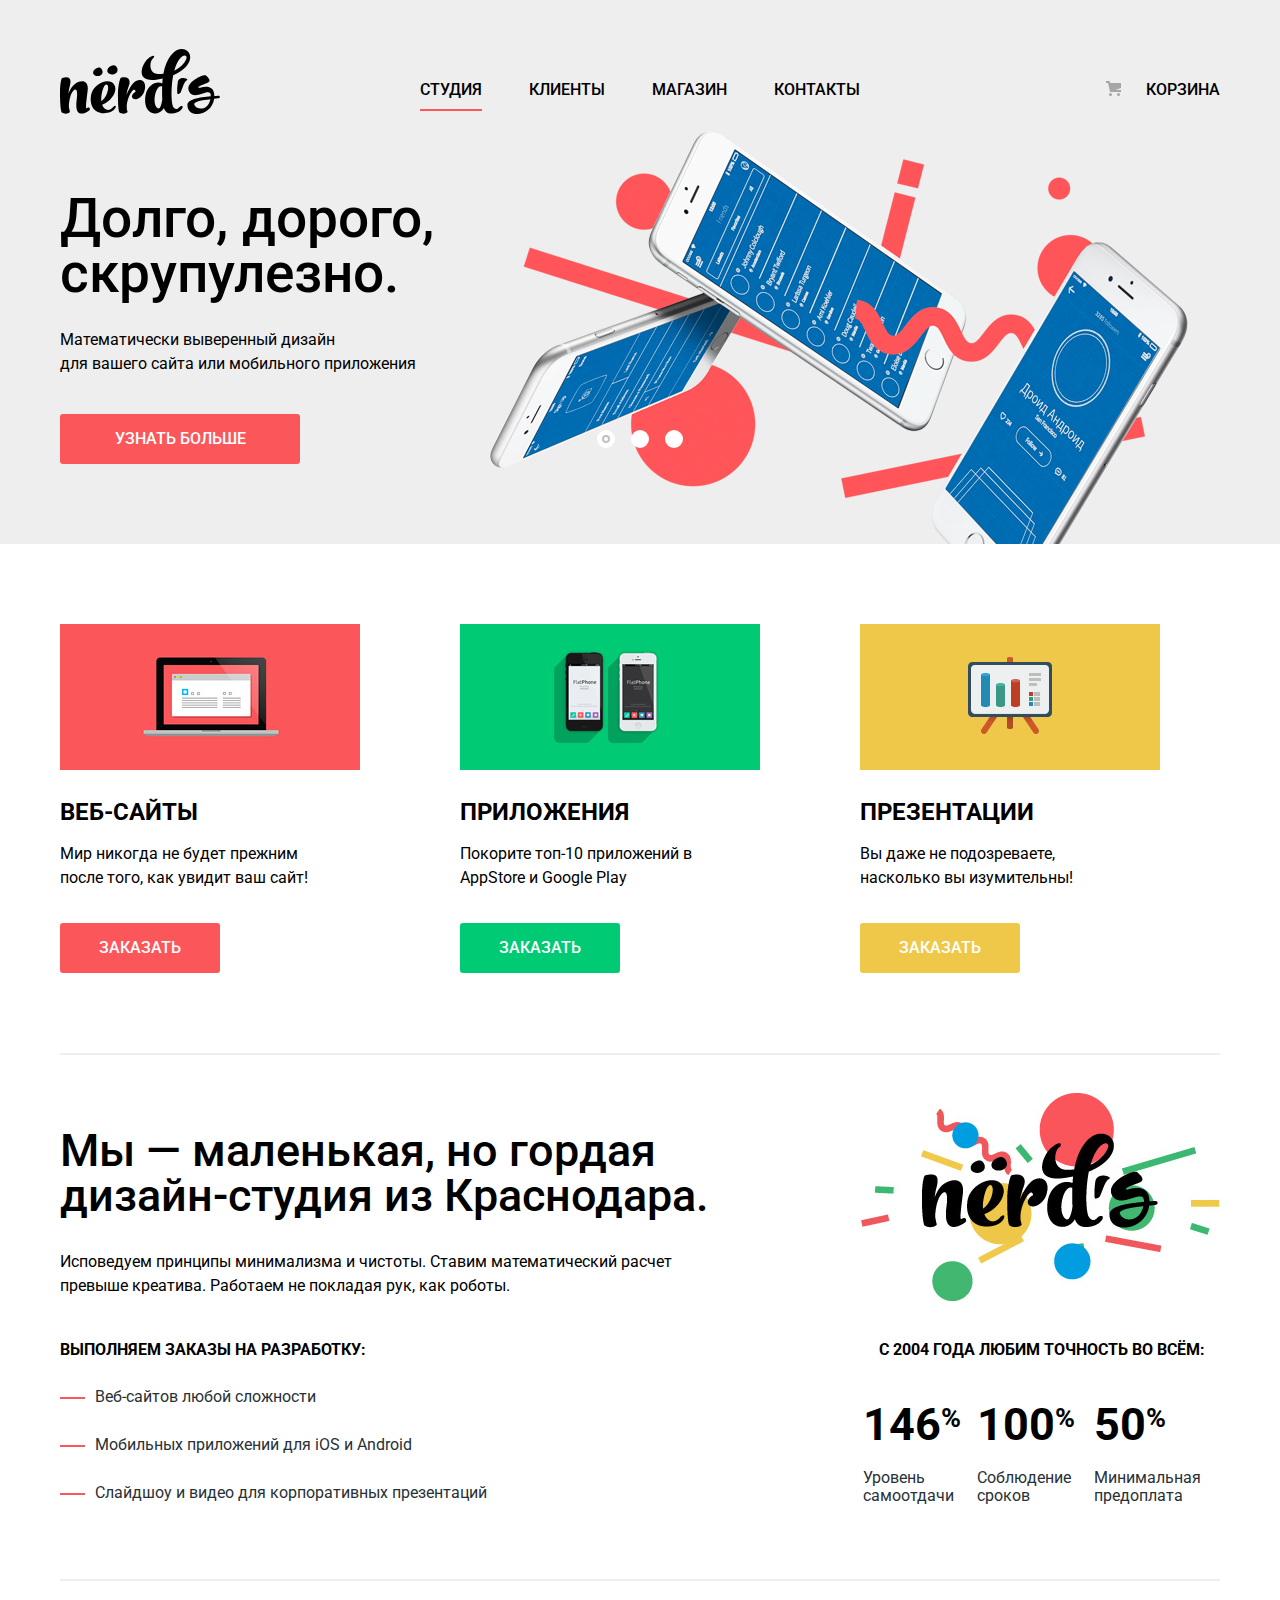
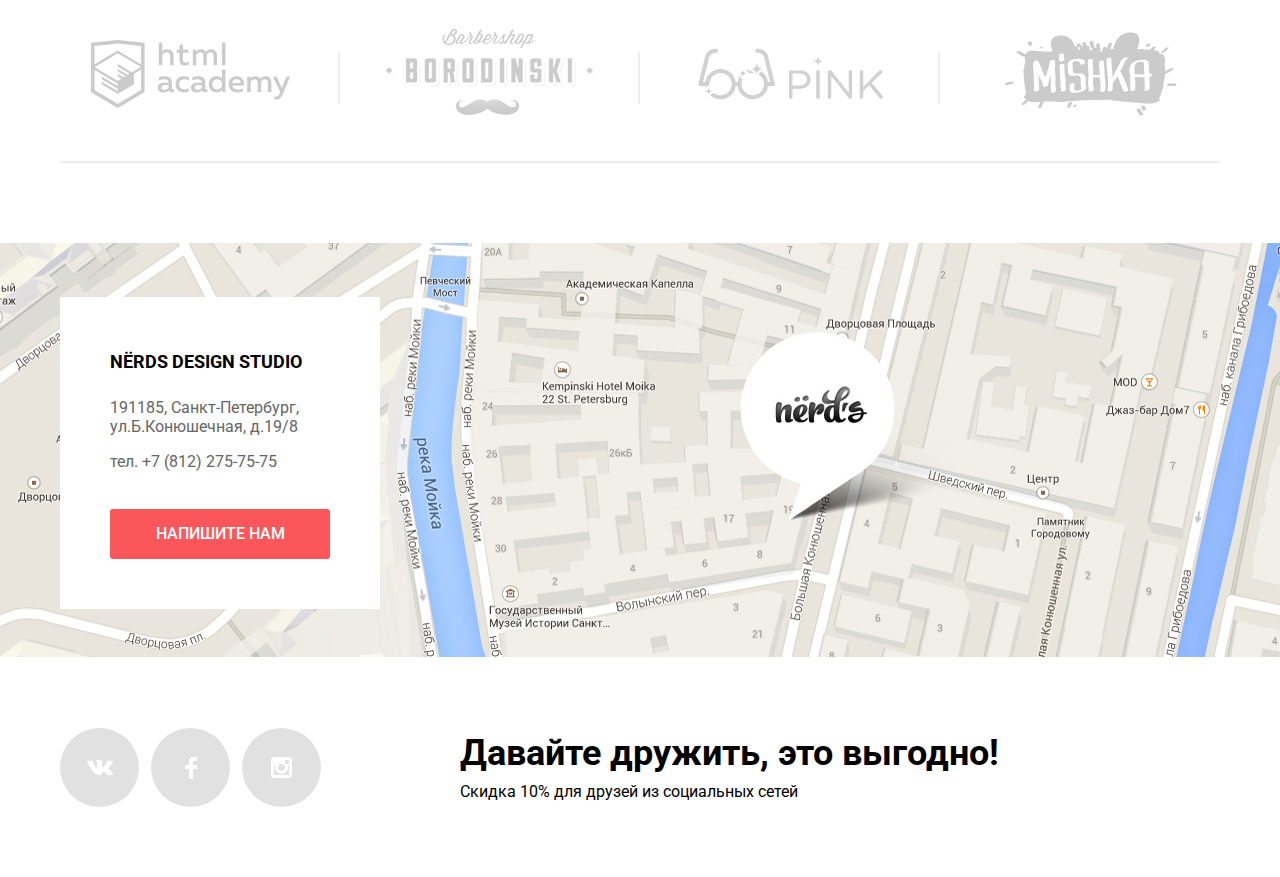
==== commit 159140fb: "Исправление замечаний по визе наставника на предзащите" ====
--- a/index.html
+++ b/index.html
@@ -1,20 +1,22 @@
 <!DOCTYPE html>
 <html lang="ru">
-  <head>
-    <meta charset="utf-8">
-    <title>Веб-студия "Нёрдс" - долго, дорого, скурпулезно.</title>
-    <link href="css/normalize.css" rel="stylesheet">
-    <link href="css/style.css" rel="stylesheet">
-    <link href="https://fonts.googleapis.com/css?family=Roboto:400,500,700&amp;subset=cyrillic" rel="stylesheet">
-  </head>
-  <body>
-	
+
+<head>
+	<meta charset="utf-8">
+	<title>Веб-студия "Нёрдс" - долго, дорого, скурпулезно.</title>
+	<link href="css/normalize.css" rel="stylesheet">
+	<link href="css/style.min.css" rel="stylesheet">
+	<link href="https://fonts.googleapis.com/css?family=Roboto:400,500,700&amp;subset=cyrillic" rel="stylesheet">
+</head>
+
+<body>
+
 	<header class="site-header">
 		<div class="container">
 			<nav class="main-navigation">
-				
+
 				<a class="site-logo" href="#"><img src="img/img-general/nerds-logo.svg" alt="Веб-студия Нёрдс" width="160" height="65"></a>
-				
+
 				<ul class="header-navigation">
 					<li><a class="current-nav" href="index.html">Студия</a></li>
 					<li><a href="#">Клиенты</a></li>
@@ -22,16 +24,16 @@
 					<li><a href="#">Контакты</a></li>
 				</ul>
 				<ul class="basket">
-						<li><a href="#">Корзина</a></li>
+					<li><a href="#">Корзина</a></li>
 				</ul>
 			</nav>
 		</div>
 	</header>
 
 	<main class="homepage-content">
-		
+
 		<section class="homepage-slider">
-		<h1 class="visually-hidden">Веб-студия Нёрдс. Долго, дорого, скурпулезно.</h1>
+			<h1 class="visually-hidden">Веб-студия Нёрдс. Долго, дорого, скурпулезно.</h1>
 			<div class="container">
 				<div class="homepage-slider-nav">
 					<i class="active"></i>
@@ -41,30 +43,32 @@
 				<ul class="slider-list">
 					<li class="homepage-slider-item">
 						<h3>Долго, дорого, скрупулезно.</h3>
-						<p>Математически выверенный дизайн <br> для вашего сайта или мобильного приложения</p>
+						<p>Математически выверенный дизайн
+							<br> для вашего сайта или мобильного приложения</p>
 						<a class="homepage-slider-button" href="#">Узнать больше</a>
 					</li>
-					
+
 					<li class="homepage-slider-item">
 						<h3>Любим математику как никто другой</h3>
 						<p>Никакого креатива, только математические формулы для расчета идеальных пропорций</p>
 						<a class="homepage-slider-button" href="#">Узнать больше</a>
 					</li>
-					
+
 					<li class="homepage-slider-item">
 						<h3>Только ночь, только хардкор</h3>
-						<p>Работать днём, как все? Мы против этого.<br> Ближе к полуночи работа только начинается.</p>
+						<p>Работать днём, как все? Мы против этого.
+							<br> Ближе к полуночи работа только начинается.</p>
 						<a class="homepage-slider-button" href="#">Узнать больше</a>
 					</li>
 				</ul>
 			</div>
 		</section>
-			
-			<div class="container">
+
+		<div class="container">
 			<section class="our-services">
-				
+
 				<h2 class="visually-hidden">Наши услуги</h2>
-				
+
 				<ul class="our-services-inner">
 					<li class="our-services-item web-sites">
 						<img src="img/img-homepage/websites.jpg" alt="Мы делаем веб-сайты" width="300" height="146">
@@ -88,7 +92,6 @@
 					</li>
 				</ul>
 
-			
 			</section>
 			<section class="our-studio">
 				<h2 class="visually-hidden">Подробнее о нашей веб-студии</h2>
@@ -104,10 +107,10 @@
 				</div>
 				<div class="our-studio-promo">
 
-					<img src="img/img-homepage/nerds-illustration.png" alt="promo-image" class="promo-image" width="360" height="208">			
-					
+					<img src="img/img-homepage/nerds-illustration.png" alt="promo-image" class="promo-image" width="360" height="208">
+
 					<table class="our-studio-number">
-						
+
 						<caption>С 2004 года любим точность во всём:</caption>
 						<thead>
 							<tr>
@@ -124,59 +127,63 @@
 							</tr>
 						</tbody>
 					</table>
-				
+
 				</div>
 			</section>
 
 			<section class="our-partners">
-				
+
 				<h2 class="visually-hidden">Наши партнеры</h2>
 				<ul class="our-partners-inner">
-				<li><a href="https://htmlacademy.ru/intensive/htmlcss" aria-label="Ссылка на партнера - htmlacademy"><img src="img/img-homepage/logo-htmlacademy.png" alt="Партнер - htmlacademy" width="199" height="68"></a></li>
-				<li><a href="#" aria-label="Ссылка на партнера - borodinski"><img src="img/img-homepage/logo-borodinski.png" alt="Партнер - borodinski" width="209" height="90"></a></li>
-				<li><a href="#" aria-label="Ссылка на партнера - pink"><img src="img/img-homepage/logo-pink.png" alt="Партнер - pink" width="185" height="52"></a></li>
-				<li><a href="#" aria-label="Ссылка на партнера - mishka"><img src="img/img-homepage/logo-mishka.png" alt="Партнер - mishka" width="173" height="84"></a></li>
-				</ul>
-					
-			</section>
-			
-		</div>	
+					<li>
+						<a href="https://htmlacademy.ru/intensive/htmlcss" aria-label="Ссылка на партнера - htmlacademy"><img src="img/img-homepage/logo-htmlacademy.png" alt="Партнер - htmlacademy" width="199" height="68"></a>
+					</li>
+					<li>
+						<a href="#" aria-label="Ссылка на партнера - borodinski"><img src="img/img-homepage/logo-borodinski.png" alt="Партнер - borodinski" width="209" height="90"></a>
+					</li>
+					<li>
+						<a href="#" aria-label="Ссылка на партнера - pink"><img src="img/img-homepage/logo-pink.png" alt="Партнер - pink" width="185" height="52"></a>
+					</li>
+					<li>
+						<a href="#" aria-label="Ссылка на партнера - mishka"><img src="img/img-homepage/logo-mishka.png" alt="Партнер - mishka" width="173" height="84"></a>
+					</li>
+				</ul>
+
+			</section>
+
+		</div>
 	</main>
-	
+
 	<footer class="site-footer">
-			<section class="site-footer-map">
-
-				<h2 class="visually-hidden">Наши контакты</h2>
-				
-				<div class="site-footer-map-contacts">
-
-					<div class="our-contacts-block">
+		<section class="site-footer-map">
+
+			<h2 class="visually-hidden">Наши контакты</h2>
+
+			<div class="site-footer-map-contacts">
+
+				<div class="our-contacts-block">
 					<p class="strong">NЁRDS DESIGN STUDIO</p>
 					<p class="faint">191185, Санкт-Петербург, ул.Б.Конюшечная, д.19/8</p>
 					<p class="faint">тел. +7 (812) 275-75-75</p>
 					<button class="site-footer-map-button">Напишите нам</button>
-					</div>
-				</div>
-				
-				<iframe src="https://www.google.com/maps/embed?pb=!1m18!1m12!1m3!1d1998.6037872533207!2d30.320858716285002!3d59.938716481876256!2m3!1f0!2f0!3f0!3m2!1i1024!2i768!4f13.1!3m3!1m2!1s0x4696310fca145cc1%3A0x42b32648d8238007!2z0JHQvtC70YzRiNCw0Y8g0JrQvtC90Y7RiNC10L3QvdCw0Y8g0YPQuy4sIDE5LzgsINCh0LDQvdC60YIt0J_QtdGC0LXRgNCx0YPRgNCzLCAxOTExODY!5e0!3m2!1sru!2sru!4v1550573865197" width="1200" height="414" style="border:0" allowfullscreen=""></iframe>
-
-
-			</section>
-
-
-
-			<div class="container footer-contacts">
+				</div>
+			</div>
+			<iframe src="https://www.google.com/maps/embed?pb=!1m18!1m12!1m3!1d1998.6037872533207!2d30.320858716285002!3d59.938716481876256!2m3!1f0!2f0!3f0!3m2!1i1024!2i768!4f13.1!3m3!1m2!1s0x4696310fca145cc1%3A0x42b32648d8238007!2z0JHQvtC70YzRiNCw0Y8g0JrQvtC90Y7RiNC10L3QvdCw0Y8g0YPQuy4sIDE5LzgsINCh0LDQvdC60YIt0J_QtdGC0LXRgNCx0YPRgNCzLCAxOTExODY!5e0!3m2!1sru!2sru!4v1550573865197" width="1200" height="414" style="border:0" allowfullscreen=""></iframe>
+
+		</section>
+
+		<div class="container footer-contacts">
 			<section class="social-icons">
 				<h2 class="visually-hidden">Мы в социальных сетях</h2>
 				<ul class="social-icons-container">
 					<li class="social-icon-item sc-vk">
-					<a href="#" title="Страница студии Нёрдс вконтакте"></a>
+						<a href="#" title="Страница студии Нёрдс вконтакте"></a>
 					</li>
 					<li class="social-icon-item sc-fb">
-					<a href="#" title="Страница студии Нёрдс на фейсбуке"></a>
+						<a href="#" title="Страница студии Нёрдс на фейсбуке"></a>
 					</li>
 					<li class="social-icon-item sc-insta">
-					<a href="#" title="Старница студии Нёрдс в инстаграмме"></a>
+						<a href="#" title="Старница студии Нёрдс в инстаграмме"></a>
 					</li>
 				</ul>
 
@@ -185,34 +192,33 @@
 				<h2 class="visually-hidden">Скидки для друзей</h2>
 				<span>Давайте дружить, это выгодно!</span>
 				<p>Скидка 10% для друзей из социальных сетей</p>
-			</section>	
+			</section>
 		</div>
-		
+
 		<section class="form-write-us dispnone">
 			<h2>Напишите нам</h2>
-				<form action="https://echo.htmlacademy.ru" method="post">
-					<p class="user-name">
-						<label for="user-name">Ваше имя:</label>
-						<input id="user-name" type="text" name="username" placeholder="Имя Фамилия">
-					</p>
-					<p class="email is-invalid">
-						<label for="email">Ваш e-mail:</label>
-						<input id="email" type="email" name="email-address" placeholder="email@example.com">
-					</p>
-					<p class="text-area">
-						<label for="text-area">Текст письма:</label>
-						<textarea id="text-area" name="text" placeholder="В свободной форме" rows="7"></textarea>
-					</p>
-					<p>
-						<input type="submit" value="Отправить">
-					</p>
-					<button type="button" class="button-close" aria-label="Закрыть форму обратной связи">Закрыть форму обратной связи</button>
-				</form>
+			<form action="https://echo.htmlacademy.ru" method="post">
+				<p class="user-name">
+					<label for="user-name">Ваше имя:</label>
+					<input id="user-name" type="text" name="username" placeholder="Имя Фамилия">
+				</p>
+				<p class="email is-invalid">
+					<label for="email">Ваш e-mail:</label>
+					<input id="email" type="email" name="email-address" placeholder="email@example.com">
+				</p>
+				<p class="text-area">
+					<label for="text-area">Текст письма:</label>
+					<textarea id="text-area" name="text" placeholder="В свободной форме" rows="7"></textarea>
+				</p>
+				<p>
+					<input type="submit" value="Отправить">
+				</p>
+				<button type="button" class="button-close" aria-label="Закрыть форму обратной связи">Закрыть форму обратной связи</button>
+			</form>
 		</section>
 
-
 	</footer>
-  
-
-  </body>
-</html>
+
+</body>
+
+</html>--- a/css/style.min.css
+++ b/css/style.min.css
@@ -0,0 +1 @@
+@charset "UTF-8";html{-webkit-box-sizing:border-box;box-sizing:border-box}*,*::before,*::after{-webkit-box-sizing:inherit;box-sizing:inherit}body{margin:0;padding:0;font-family:'Roboto',Arial,sans-serif;font-size:16px;line-height:24px;font-weight:400}img{max-width:100%;height:auto}a{text-decoration:none}.container{width:1200px;padding:0 20px;margin:0 auto}.visually-hidden{position:absolute;width:1px;height:1px;margin:-1px;border:none;padding:0;clip:rect(0 0 0 0);overflow:hidden}.dispnone{display:none}.site-header{background-color:#eee}.main-navigation{display:-webkit-box;display:-ms-flexbox;display:flex;-ms-flex-wrap:wrap;flex-wrap:wrap;-webkit-box-pack:justify;-ms-flex-pack:justify;justify-content:space-between;padding-top:49px}.site-logo{width:160px}.site-logo:hover,.site-logo:focus{opacity:.8}.site-logo:active{opacity:.3}.header-navigation{display:-webkit-box;display:-ms-flexbox;display:flex;-ms-flex-wrap:wrap;flex-wrap:wrap;width:440px;-webkit-box-pack:justify;-ms-flex-pack:justify;justify-content:space-between;list-style-type:none;margin:0;padding:16px 0 0 0}.header-navigation li{padding:10px 10px 0 0}.header-navigation li:last-child{padding:10px 0 0 0}.header-navigation a{text-transform:uppercase;font-size:16px;line-height:30px;font-weight:500;color:#000}.header-navigation a:hover,.header-navigation a:focus{color:#fb565a}.header-navigation a:active{color:rgba(0,0,0,.3)}.current-nav{border-bottom:2px solid #fb565a;padding:0 0 10px 0}.basket{display:-webkit-box;display:-ms-flexbox;display:flex;-webkit-box-pack:end;-ms-flex-pack:end;justify-content:flex-end;width:160px;margin:0;padding:26px 0 0 0;list-style-type:none}.basket a{font-size:16px;line-height:30px;font-weight:500;text-transform:uppercase;color:#000}.basket a:hover,.basket a:focus{color:#fb565a}.basket a:active{color:rgba(0,0,0,.3)}.basket a:before{content:url('../img/img-general/cart-icon.svg');padding-right:25px;vertical-align:middle}.homepage-slider{background-color:#eee;position:relative}.slider-list{margin:0;padding:0;list-style:none}.homepage-slider-item{display:none;padding:70px 0 80px 0}.homepage-slider-item:nth-child(1){display:block}.homepage-slider-item:nth-child(1){background-image:url('../img/img-homepage/slide1.png');background-repeat:no-repeat;background-position:93% 10px}.homepage-slider-item:nth-child(2){background-image:url('../img/img-homepage/slide2.png');background-repeat:no-repeat;background-position:100% 0}.homepage-slider-item:nth-child(3){background-image:url('../img/img-homepage/slide3.png');background-repeat:no-repeat;background-position:100% 20px}.homepage-slider-item h3{max-width:600px;margin:0 0 27px 0;font-size:55px;font-weight:500;line-height:55px}.homepage-slider-item p{max-width:430px;margin:0 0 38px 0;line-height:24px}.homepage-slider-nav{position:absolute;left:50%;bottom:104px;z-index:100;width:160px;height:18px;text-align:center;font-size:0;-webkit-transform:translateX(-50%);-ms-transform:translateX(-50%);transform:translateX(-50%)}.homepage-slider-nav i{position:relative;display:inline-block;width:18px;height:18px;padding:8px;border-radius:50%;cursor:pointer;-webkit-box-sizing:content-box;box-sizing:content-box;vertical-align:top}.homepage-slider-nav i::after{content:"";position:absolute;top:8px;left:8px;z-index:1;width:18px;height:18px;background:#fff;border-radius:50%}.homepage-slider-nav .active::before{content:"";position:absolute;left:50%;top:50%;z-index:2;width:4px;height:4px;margin:-4px;background-color:inherit;border:2px solid #c1c1c1;border-radius:50%}.homepage-slider-button{display:block;width:240px;padding:16px 5px;font-size:16px;font-weight:500;line-height:18px;color:#fff;text-transform:uppercase;text-align:center;text-decoration:none;background-color:#fb565a;border-radius:3px;border:none}.homepage-slider-button:hover,.homepage-slider-button:focus{background-color:#e74246}.homepage-slider-button:active{background-color:#d7373b;color:rgba(255,255,255,.3);-webkit-box-shadow:inset 0 3px 0 0 rgba(0,0,0,.1);box-shadow:inset 0 3px 0 0 rgba(0,0,0,.1)}.our-services{position:relative;padding-bottom:80px}.our-services:after{content:"";position:absolute;bottom:-2px;width:1160px;background-color:inherit;border-top:2px solid #eee}.our-services-inner{display:-webkit-box;display:-ms-flexbox;display:flex;padding:0;margin:80px 0 0 0;list-style-type:none}.our-services-item{width:300px;margin-right:100px}.our-services-item:last-child{margin-right:60px}.our-services-item img{margin-bottom:20px}.our-services-item h3{font-size:24px;font-weight:bold;line-height:30px;margin:0 0 15px 0;text-transform:uppercase}.our-services-item p{font-size:16px;line-height:24px;width:260px;margin:0 0 33px 0}.our-services-item .button{display:block;width:160px;padding:16px 5px;border-radius:3px;text-transform:uppercase;font-size:16px;line-height:18px;text-align:center;font-weight:500;color:#fff}.our-services-item .button:active{color:rgba(256,256,256,.3)}.web-sites .button{background-color:#fb565a}.web-sites .button:hover,.web-sites .button:focus{background-color:#e74246}.web-sites .button:active{background-color:#d7373b;-webkit-box-shadow:inset 0 3px 0 0 rgba(0,0,0,.1);box-shadow:inset 0 3px 0 0 rgba(0,0,0,.1)}.apps .button{background-color:#00ca74}.apps .button:hover,.apps .button:focus{background-color:#00bc6c}.apps .button:active{background-color:#00aa62;-webkit-box-shadow:inset 0 3px 0 0 rgba(0,0,0,.1);box-shadow:inset 0 3px 0 0 rgba(0,0,0,.1)}.presentation .button{background-color:#efc84a}.presentation .button:hover,.presentation .button:focus{background-color:#eab534}.presentation .button:active{background-color:#e5a722;-webkit-box-shadow:inset 0 3px 0 0 rgba(0,0,0,.1);box-shadow:inset 0 3px 0 0 rgba(0,0,0,.1)}.our-services hr{height:2px;margin:80px 0 0 0;border:none;background-color:#eee}.our-studio{display:-webkit-box;display:-ms-flexbox;display:flex;-ms-flex-wrap:wrap;flex-wrap:wrap;padding:0 0 70px 0}.our-studio-description{width:660px;margin-right:140px;margin-top:75px}.our-studio-description span{font-size:45px;line-height:45px;font-weight:500}.our-studio-description p{margin:32px 0 0 0}.our-studio-description h3{font-size:16px;text-transform:uppercase;font-weight:bold;margin:40px 0 23px 0}.our-studio-number{width:360px;padding:0;margin-top:30px}.our-studio-number caption{text-transform:uppercase;font-weight:bold;text-align:center;padding-bottom:55px}.our-studio-number thead{font-size:45px;line-height:10.06px;font-weight:bold;color:#000;text-align:left}.our-studio-number th{padding-right:13px;padding-bottom:36px}.our-studio-number sup{font-size:60%}.our-studio-number td{padding-top:0;padding-bottom:19px;padding-right:20px;font-size:16px;line-height:18px;color:#283136}.we-development{list-style-type:none;padding:0}.we-development li{margin:0 0 24px 0;color:#283136}.we-development li::before{content:"";display:inline-block;width:25px;height:2px;background-color:#fb565a;vertical-align:middle;margin-right:10px}.our-studio-promo{width:360px;margin-top:40px}.our-studio-promo span{display:block;margin-top:29px;text-align:center;text-transform:uppercase;font-weight:bold}.our-partners-inner{display:-webkit-box;display:-ms-flexbox;display:flex;-ms-flex-wrap:nowrap;flex-wrap:nowrap;-webkit-box-pack:justify;-ms-flex-pack:justify;justify-content:space-between;list-style-type:none;position:relative;padding:30px 0 20px 0;margin:0}.our-partners-inner:after{content:"";position:absolute;bottom:-17px;width:1160px;background-color:inherit;border-bottom:2px solid #eee}.our-partners-inner:before{content:"";position:absolute;top:-20px;width:1160px;background-color:inherit;border-top:2px solid #eee}.our-partners-inner li{width:260px;-webkit-box-pack:center;-ms-flex-pack:center;justify-content:center;display:-webkit-box;display:-ms-flexbox;display:flex;-webkit-box-align:center;-ms-flex-align:center;align-items:center;position:relative;margin-right:40px}.our-partners-inner li:after{content:"";position:absolute;height:52px;right:-20px;vertical-align:middle;background-color:inherit;border-right:2px solid #eee}.our-partners-inner li:last-child:after{display:none}.our-partners-inner img{opacity:.2}.our-partners-inner img:hover,.our-partners-inner img:focus{opacity:1}.our-partners-inner img:active{opacity:.1}.our-partners-inner li:last-child{margin-right:0}.our-partners{padding-bottom:97px}.site-footer-map{padding-bottom:64px;background:url('../img/img-general/footer-map.jpg') top center no-repeat}.site-footer-map-contacts{max-width:1200px;position:relative;margin:0 auto}.site-footer-map iframe{width:100%}.our-contacts-block{position:absolute;left:20px;top:54px;width:320px;padding:50px;background-color:#fff}.our-contacts-block .strong{margin:0 0 21px 0;text-transform:uppercase;font-weight:bold;font-size:18px;line-height:30px}.our-contacts-block .faint{color:#666;font-size:16px;line-height:19px;margin:0 0 16px 0}.site-footer-map-button{display:block;width:220px;margin-top:38px;padding:16px 0;line-height:18px;color:#fff;text-align:center;font-weight:500;text-transform:uppercase;background-color:#fb565a;border:none;border-radius:3px}.site-footer-map-button:hover,.site-footer-map-button:focus{background-color:#e74246}.site-footer-map-button:active{background-color:#d7373b;color:rgba(256,256,256,.3)}.social-icons-container{display:-webkit-box;display:-ms-flexbox;display:flex;list-style-type:none;padding:0;width:260px;margin:0 140px 0 0}.social-icon-item{margin-right:12px}.social-icon-item a{display:-webkit-box;display:-ms-flexbox;display:flex;-webkit-box-align:center;-ms-flex-align:center;align-items:center;width:79px;height:79px;position:relative;background-color:#e1e1e1;border-radius:50%}.social-icon-item a::before{display:block;-webkit-box-align:center;-ms-flex-align:center;align-items:center;margin:0 auto}.sc-vk a::before{content:"";background:url('../img/img-general/vk-icon.svg') center no-repeat;width:26px;height:15px}.sc-fb a::before{content:"";background:url('../img/img-general/fb-icon.svg') center no-repeat;width:12px;height:22px}.sc-insta a::before{content:"";background:url('../img/img-general/insta-icon.svg') center no-repeat;width:21px;height:21px}.social-icon-item a:hover,.social-icon-item a:focus{background-color:#e74246}.social-icon-item a:active{background-color:#d7373b;-webkit-box-shadow:inset 0 3px 0 0 rgba(0,0,0,.1);box-shadow:inset 0 3px 0 0 rgba(0,0,0,.1)}.social-icon-item a:active::before{opacity:.3}.footer-contacts{display:-webkit-box;display:-ms-flexbox;display:flex;-ms-flex-wrap:nowrap;flex-wrap:nowrap;margin:0 auto;padding-bottom:70px}.site-footer-action span{display:block;margin:7px 0 10px 0;font-size:36px;line-height:36px;font-weight:bold}.site-footer-action p{font-size:16px;line-height:22px;margin:0;padding:0}.catalog-wrapper{display:-webkit-box;display:-ms-flexbox;display:flex;margin-top:55px}.catalog-inner{width:760px;margin-bottom:10px}.catalog-sidebar-filter{display:-webkit-box;display:-ms-flexbox;display:flex;width:260px;margin-right:140px}.catalog-content{display:-webkit-box;display:-ms-flexbox;display:flex;-webkit-box-orient:vertical;-webkit-box-direction:normal;-ms-flex-direction:column;flex-direction:column}.catalog-page h1{font-size:55px;line-height:55px;text-align:center;background-color:#eee;margin:0;padding:71px 0 109px 0}.filter-item{margin:0;padding:0;border:none;-webkit-box-sizing:content-box;box-sizing:content-box}.range-filter{width:260px;margin-top:45px}.filter-item legend{font-size:18px;line-height:24px;text-transform:uppercase;font-weight:700;letter-spacing:1px}.range-controls{position:relative;height:41px;margin-bottom:19px;padding-top:39px;padding-right:20px;padding-left:20px;background-color:#f1f1f1;border-radius:5px}.range-controls .scale{height:2px;background:#d7dcde}.range-controls .bar{width:70%;height:2px;background:#00ca74}.range-controls .toggle{position:absolute;top:31px;left:0;width:4px;height:4px;padding:0;border:8px solid #fff;background-color:#ababab;-webkit-box-shadow:0 2px 1px 0 #cfcfcf;box-shadow:0 2px 1px 0 #cfcfcf;border-radius:50%;cursor:pointer}.range-controls .toggle-min{left:18px}.range-controls .toggle-max{left:160px}.price-controls{font-size:0}.price-controls label{display:inline-block;width:50%;font-size:16px;text-transform:uppercase;vertical-align:baseline}.price-controls input{width:60px;padding:8px 10px;margin-left:10px;font-family:Roboto,Arial,sans-serif;font-size:16px;text-align:center;color:#283136;border:none;border-radius:5px;background:#f1f1f1}.max-price{text-align:right}.filter-option{margin-bottom:20px;padding-left:35px}.filter-option label{position:relative;display:block;cursor:pointer;-webkit-user-select:none;-moz-user-select:none;-ms-user-select:none;user-select:none;font-size:16px;line-height:20px;color:#283136}.catalog-sidebar-filter fieldset{border:none;padding:0}.filter-item{margin:0 0 55px 0}.filter-input-radio+label::before{content:"";position:absolute;top:-2px;left:-35px;width:25px;height:25px;border:none;background-image:url('../img/img-catalog/radio-off.svg');background-repeat:no-repeat;background-position:0 0;color:#4d4d4d;opacity:.4}.filter-input-radio:checked+label::before{content:"";position:absolute;top:-2px;left:-35px;width:25px;height:25px;background-image:url('../img/img-catalog/radio-on.svg');background-repeat:no-repeat;background-position:0 0;color:#4d4d4d;opacity:.4}.filter-input-checkbox+label::before{content:"";position:absolute;top:-2px;left:-35px;width:25px;height:25px;border:none;background-image:url('../img/img-catalog/checkbox-off.svg');background-repeat:no-repeat;background-position:0 0;color:#4d4d4d;opacity:.4}.filter-input-checkbox:checked+label::before{content:"";position:absolute;top:-2px;left:-35px;width:25px;height:25px;background-image:url('../img/img-catalog/checkbox-on.svg');background-repeat:no-repeat;background-position:0 0;color:#4d4d4d;opacity:.4}.filter-input+label:hover::before,.filter-input:focus+label::before{color:#4d4d4d;opacity:1}.filter-input:disabled+label{color:rgba(40,49,54,.3)}.filter-input:disabled+label::before{color:#4d4d4d;opacity:.1}.price-filter{display:-webkit-box;display:-ms-flexbox;display:flex;-ms-flex-wrap:wrap;flex-wrap:wrap}.catalog-sidebar-filter legend{font-size:18px;line-height:30px;font-weight:bold;text-transform:uppercase}.catalog-sidebar-filter ul{margin:15px 0 48px 0;padding:0;list-style:none}.catalog-price{margin-bottom:55px}.catalog-head-filter{display:-webkit-box;display:-ms-flexbox;display:flex;-ms-flex-wrap:wrap;flex-wrap:wrap;-webkit-box-pack:justify;-ms-flex-pack:justify;justify-content:space-between;margin-bottom:38px}.catalog-head-filter span{font-size:18px;line-height:18px;font-weight:bold;text-transform:uppercase}.head-filter-form{display:-webkit-box;display:-ms-flexbox;display:flex}.type-sort{display:-webkit-box;display:-ms-flexbox;display:flex;-ms-flex-wrap:wrap;flex-wrap:wrap;width:280px;-webkit-box-pack:justify;-ms-flex-pack:justify;justify-content:space-between;list-style-type:none;padding:0;margin:0 20px 0 0}.type-sort li:last-child{padding-right:8px}.type-sort a{text-transform:uppercase;font-size:14px;line-height:18px;color:rgba(0,0,0,.3)}.type-sort a:hover,.type-sort a:focus{color:rgba(0,0,0,.6)}.type-sort a:active,.type-sort .active{color:#000}.type-sort-switcher a:hover:before,.type-sort-switcher a:focus:before{opacity:.6}.type-sort-switcher a:before{opacity:.3}.type-sort-switcher a:active:before,.type-sort-switcher .active:before{opacity:1}.type-sort-switcher{display:-webkit-box;display:-ms-flexbox;display:flex;-ms-flex-wrap:wrap;flex-wrap:wrap;width:60px}.type-sort-switcher a{padding-left:18px}.switcher-down:before{content:"";background-image:url('../img/img-catalog/icon-down-dir.svg');background-repeat:no-repeat;display:inline-block;width:11px;height:10px;vertical-align:baseline}.switcher-up::before{content:"";background-image:url('../img/img-catalog/icon-up-dir.svg');background-repeat:no-repeat;display:inline-block;width:11px;height:10px;vertical-align:baseline}.button-filter{display:block;width:260px;padding:16px 0;background-color:#eee;border:none;border-radius:3px;text-transform:uppercase;font-size:16px;line-height:18px;font-weight:500}.button-filter:hover,.button-filter:focus{background-color:#dfdfdf}.button-filter:active{-webkit-box-shadow:inset 0 3px 0 0 rgba(0,0,0,.1);box-shadow:inset 0 3px 0 0 rgba(0,0,0,.1);color:rgba(0,0,0,.3)}.catalog-template{list-style-type:none;padding:0;display:-webkit-box;display:-ms-flexbox;display:flex;-ms-flex-wrap:wrap;flex-wrap:wrap}.catalog-template li{display:-webkit-box;display:-ms-flexbox;display:flex;-webkit-box-orient:vertical;-webkit-box-direction:normal;-ms-flex-direction:column;flex-direction:column;-ms-flex-wrap:nowrap;flex-wrap:nowrap;width:360px;margin:0 40px 33px 0}.catalog-template li:hover,.catalog-template li:focus{-webkit-box-shadow:0 6px 15px 0 rgba(0,0,0,.25);box-shadow:0 6px 15px 0 rgba(0,0,0,.25);border-radius:3px}.catalog-template .focus::before{content:url('../img/img-catalog/browser.svg');display:block;height:40px;opacity:1}.catalog-template li::before{content:url('../img/img-catalog/browser.svg');display:block;height:40px;opacity:.12}.catalog-template li:hover::before,.catalog-template li:focus::before{opacity:1}.catalog-template li:nth-child(even){margin-right:0}.catalog-item{position:relative}.catalog-item-info{position:absolute;width:360px;max-height:576px;overflow:auto;bottom:0;padding:0 60px;background-color:#eee;text-align:center}.catalog-item-info h3{font-size:18px;line-height:30px;margin:26px 0 15px 0;padding:0;text-align:center;font-weight:bold;text-transform:uppercase}.catalog-item-info p{font-size:16px;line-height:18px;color:#666;margin:0;padding:0}.catalog-item-info .button{display:block;width:200px;margin:31px auto 44px auto;padding:16px 5px;line-height:18px;color:#fff;background-color:#fb565a;border:none;text-transform:uppercase;border-radius:3px}.catalog-item-info .button:hover,.catalog-item-info .button:focus{background-color:#e74246}.catalog-item-info .button:active{background-color:#d7373b;-webkit-box-shadow:inset 0 3px 0 0 rgba(0,0,0,.1);box-shadow:inset 0 3px 0 0 rgba(0,0,0,.1)}.catalog-item .catalog-item-info{visibility:hidden}.catalog-item:hover .catalog-item-info,.catalog-item:focus .catalog-item-info{visibility:visible}.catalog-item .active{visibility:visible}.item-name-modal{color:#000}.catalog-navigate{display:-webkit-box;display:-ms-flexbox;display:flex;-ms-flex-wrap:wrap;flex-wrap:wrap;margin-bottom:60px}.pagination-inner{display:-webkit-box;display:-ms-flexbox;display:flex;-ms-flex-wrap:wrap;flex-wrap:wrap;padding:0;margin:0;list-style-type:none}.pagination-item{margin-right:10px}.pagination-item:last-child{margin-right:0}.pagination-item a{display:block;padding:13px 18px;background-color:#eee;color:#000;text-align:center;font-weight:500;text-transform:uppercase;line-height:18px;border:3px solid #eee;border-radius:3px}.pagination-item a:hover,.pagination-item a:focus{background-color:#dfdfdf;border-color:#dfdfdf}.pagination-item a:active{background-color:#d5d5d5;border:none;color:rgba(0,0,0,.3);padding:16px 21px;-webkit-box-shadow:inset 0 3px 0 0 rgba(0,0,0,.1);box-shadow:inset 0 3px 0 0 rgba(0,0,0,.1)}.pagipagination-active a{background-color:#fff;border-color:#dbdbdb}.pagination-button{width:260px}.form-write-us{position:fixed;width:960px;bottom:170px;left:50%;-webkit-transform:translateX(-50%);-ms-transform:translateX(-50%);transform:translateX(-50%);background-color:#fff;-webkit-box-shadow:0 0 25px 0 rgba(0,0,0,.25);box-shadow:0 0 25px 0 rgba(0,0,0,.25);margin:20px;padding:70px 100px 85px 100px;z-index:999}.form-write-us form{display:-webkit-box;display:-ms-flexbox;display:flex;-ms-flex-wrap:wrap;flex-wrap:wrap}.form-write-us label{display:block;font-size:16px;line-height:18px;font-weight:bold;margin-bottom:8px}.form-write-us input::-webkit-input-placeholder,.form-write-us textarea::-webkit-input-placeholder{color:#444;opacity:.5}.form-write-us input::-moz-placeholder,.form-write-us textarea::-moz-placeholder{color:#444;opacity:.5}.form-write-us input:-moz-placeholder,.form-write-us textarea:-moz-placeholder{color:#444;opacity:.5}.form-write-us input:-ms-input-placeholder,.form-write-us textarea:-ms-input-placeholder{color:#444;opacity:.5}.form-write-us input:focus::-webkit-input-placeholder,.form-write-us textarea:focus::-webkit-input-placeholder{color:#444;opacity:1}.form-write-us input:focus::-moz-placeholder,.form-write-us textarea:focus::-moz-placeholder{color:#444;opacity:1}.form-write-us input:focus:-moz-placeholder,.form-write-us textarea:focus:-moz-placeholder{color:#444;opacity:1}.form-write-us input:focus:-ms-input-placeholder,.form-write-us textarea:focus:-ms-input-placeholder{color:#444;opacity:1}.form-write-us .is-invalid input{color:#e74246;border-color:#e74246}.form-write-us .is-invalid input:hover{border-color:#e74246}.form-write-us .is-invalid input:focus{border-color:#e74246}.form-write-us .is-invalid input::-webkit-input-placeholder{color:#e74246;opacity:1}.form-write-us .is-invalid input::-moz-placeholder{color:#e74246;opacity:1}.form-write-us .is-invalid input:-moz-placeholder{color:#e74246;opacity:1}.form-write-us .is-invalid input:-ms-input-placeholder{color:#e74246;opacity:1}.form-write-us .is-invalid input:focus::-webkit-input-placeholder{color:#e74246;opacity:1}.form-write-us .is-invalid input:focus::-moz-placeholder{color:#e74246;opacity:1}.form-write-us .is-invalid input:focus:-moz-placeholder{color:#e74246;opacity:1}.form-write-us .is-invalid input:focus:-ms-input-placeholder{color:#e74246;opacity:1}.form-write-us input,.form-write-us textarea{width:100%;padding:10px;border:2px solid #d7dcde;border-radius:3px;color:#444}.form-write-us input:hover,.form-write-us textarea:hover{border-color:#b4b9bb}.form-write-us input:focus,.form-write-us textarea:focus{border-color:#000;outline:0;border-color:#444;color:#444}.form-write-us input[type=submit]{width:260px;padding:16px 5px;background-color:#fb565a;color:#fff;text-transform:uppercase;font-weight:500;border:none;line-height:18px}.form-write-us input[type=submit]:hover,.form-write-us input[type=submit]:focus{background-color:#e74246}.form-write-us input[type=submit]:active{background-color:#d7373b;-webkit-box-shadow:inset 0 3px 0 0 rgba(0,0,0,.1);box-shadow:inset 0 3px 0 0 rgba(0,0,0,.1)}.form-write-us .user-name{width:50%;padding-right:40px}.form-write-us .email{width:50%}.form-write-us .text-area{width:100%}.form-write-us h2{font-size:45px;line-height:45px;font-weight:500;margin:0 0 50px 0}.button-close{position:absolute;width:21px;height:21px;top:78px;right:90px;font-size:0;border:none;cursor:pointer;background-color:transparent}.button-close:before,.button-close:after{content:"";position:absolute;width:24px;height:3px;left:1px;background-color:#fecccd}.button-close:before{-webkit-transform:rotate(45deg);-ms-transform:rotate(45deg);transform:rotate(45deg)}.button-close:after{-webkit-transform:rotate(-45deg);-ms-transform:rotate(-45deg);transform:rotate(-45deg)}.button-close:hover:before,.button-close:hover:after,.button-close:focus:before,.button-close:focus:after{background-color:#fb565a}.button-close:active:before,.button-close:active:after{background-color:#fee}